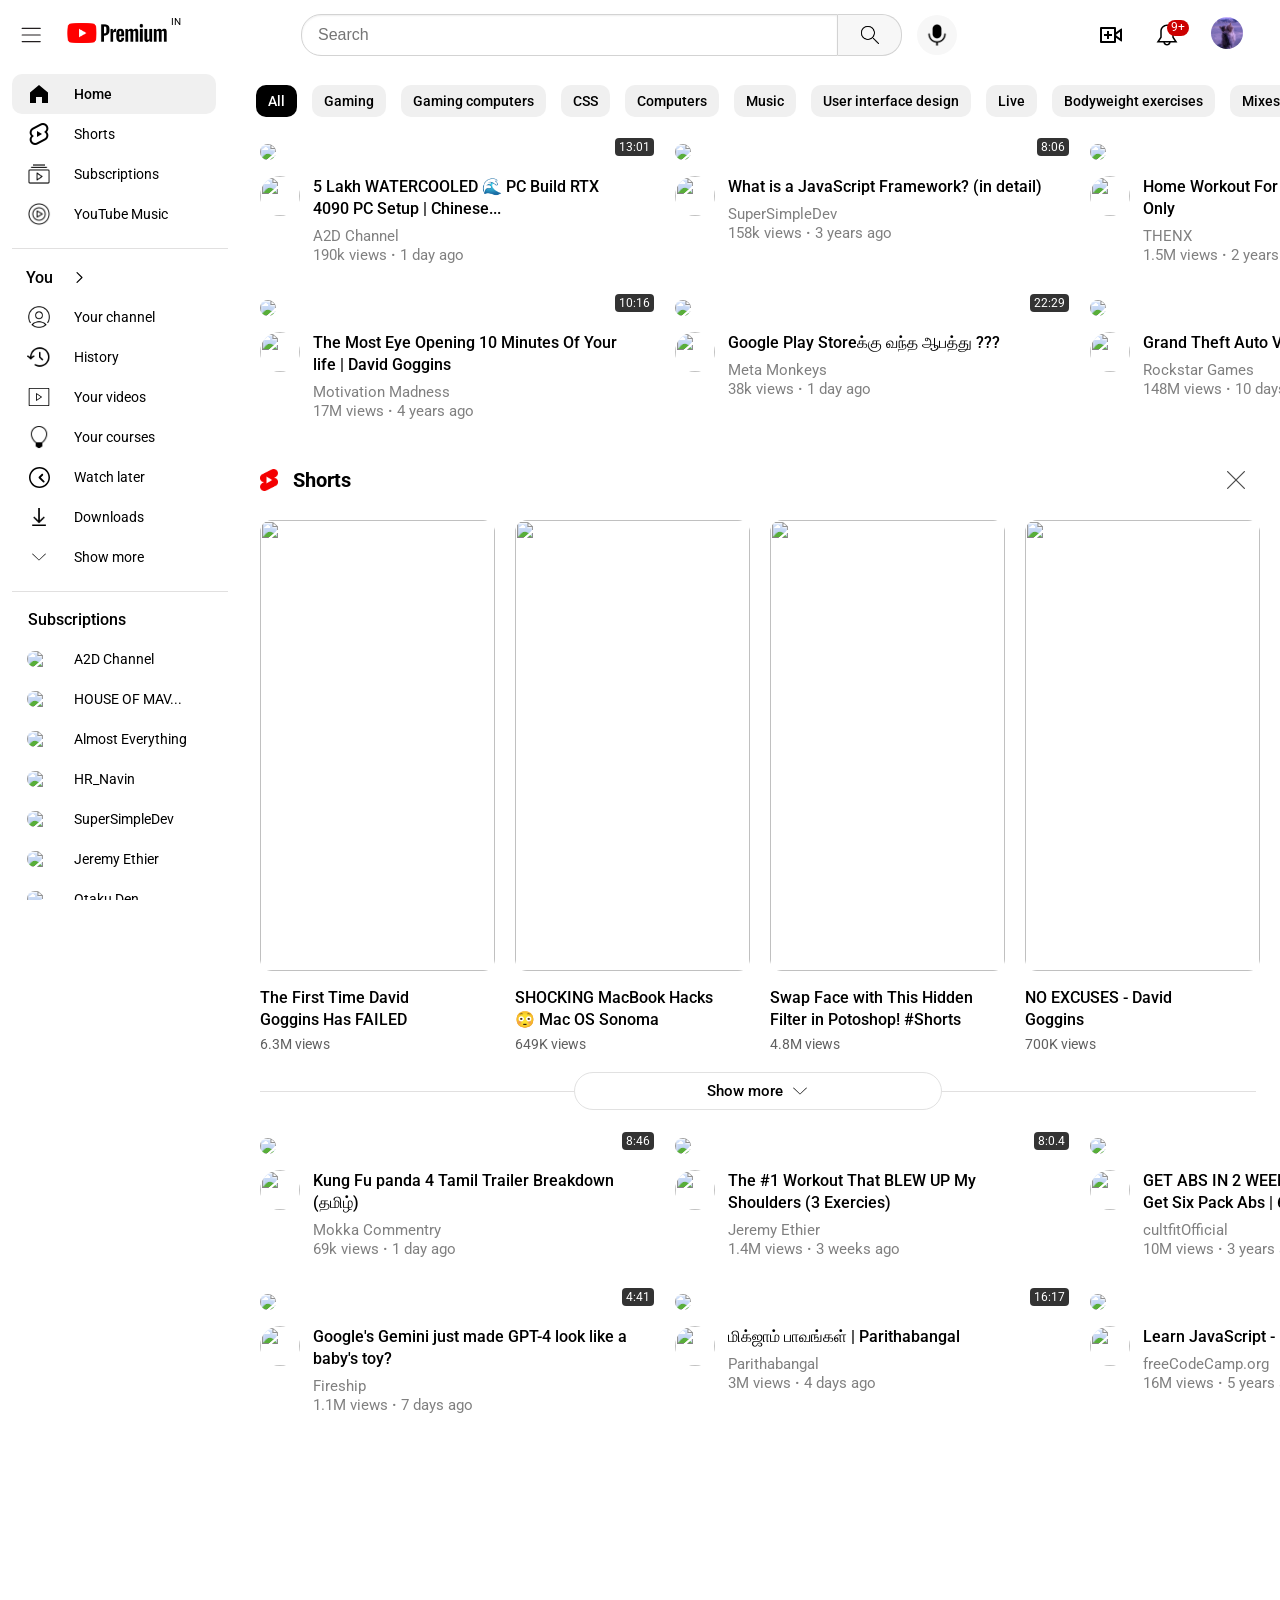
==== YouTube.html @ 4d3ab445 "Add files via upload" ====
<!DOCTYPE html>
<html lang="en">
	<head>
		<meta charset="UTF-8" />
		<meta name="viewport" content="width=device-width, initial-scale=1.0" />
		<title>YouTube clone</title>
		<link rel="preconnect" href="https://fonts.googleapis.com" />
		<link rel="preconnect" href="https://fonts.gstatic.com" crossorigin />
		<link
			href="https://fonts.googleapis.com/css2?family=Roboto:wght@100;400;500;700&display=swap"
			rel="stylesheet"
		/>
		<link rel="stylesheet" href="CSS/Video.css" />
		<link rel="stylesheet" href="CSS/Common.css" />
		<link rel="stylesheet" href="CSS/Header-1.css" />
		<link rel="stylesheet" href="CSS/Header-2.css" />
		<link rel="stylesheet" href="CSS/Sidebar.css" />
		<link rel="stylesheet" href="CSS/Shorts.css" />
	</head>
	<body>
		<!-- Header-1 -->
		<header class="header-1">
			<div class="header-right">
				<div class="menu-icon">
					<img
						style="margin: 0 auto; width: 30px"
						class="menu-icon-img"
						src="Icons/hamburger-menu-5.svg"
					/>
				</div>
				<div class="youtube-logo">
					<img
						style="width: 100px"
						class="youtube-logo-img"
						src="Icons/1280px-YouTube_Premium_logo.svg.png"
					/>
					<div>IN</div>
				</div>
			</div>

			<div class="header-middle">
				<div class="search-box">
					<input type="text" placeholder="Search" />
					<img
						style="width: 22px"
						class="search-icon-img-focus"
						src="Icons/icons8-search-48.png"
					/>
				</div>
				<button class="search-icon">
					<img
						style="width: 26px"
						class="search-icon-img"
						src="Icons/icons8-search-48.png"
					/>
					<div class="tooltip">Search</div>
				</button>
				<div class="voice-search-icon">
					<img
						style="width: 22px"
						class="voice-search-icon-img"
						src="Icons/voice-search-icon-2.png"
					/>
					<div class="tooltip">Search with your voice</div>
				</div>
			</div>

			<div class="left-header">
				<div class="upload-icon">
					<img class="upload-icon-img" src="Icons/video-add-line.svg" />
					<div style="bottom: -40px" class="tooltip">Create</div>
				</div>
				<div style="position: relative" class="notification-icon">
					<img
						style="width: 24px"
						class="notification-icon-img"
						src="Icons/notification-30.svg"
					/>
					<div class="notification-num">9+</div>
					<div class="tooltip">Notifications</div>
				</div>
				<div class="user-profile">
					<img
						style="
							width: 32px;
							margin-right: 25px;
							margin-left: 8px;
							border-radius: 20px;
						"
						class="user-profile-img"
						src="Profile pics/Cat.jpg"
					/>
				</div>
			</div>
		</header>

		<!-- Header-2 -->
		<header class="header-2">
			<div id="all">All</div>
			<div>Gaming</div>
			<div>Gaming computers</div>
			<div>CSS</div>
			<div>Computers</div>
			<div>Music</div>
			<div>User interface design</div>
			<div>Live</div>
			<div>Bodyweight exercises</div>
			<div>Mixes</div>
			<div>Machine Learning</div>
			<div>Trailers</div>
			<div>Rockstar Games</div>
			<div>AI</div>
			<div>Mobile Phones</div>
			<div>Tamil Cinema</div>
			<div>News</div>
			<div>Anime</div>
			<div>Recently uploaded</div>
			<div>Watched</div>
			<div>New to you</div>
		</header>

		<!-- Side bar -->
		<nav class="sidebar">
			<div class="sidebar-top">
				<div class="icon" id="home">
					<div class="icon-img-div">
						<img style="width: 24px" class="icon-img" src="Icons/s-home.svg" />
					</div>
					<p class="icon-text">Home</p>
					<div class="tooltip">Home</div>
				</div>

				<div class="icon">
					<div class="icon-img-div">
						<img
							style="width: 24px"
							class="icon-img"
							src="Icons/icons8-youtube-shorts-24.png"
						/>
					</div>
					<p class="icon-text">Shorts</p>
					<div class="tooltip">Shorts</div>
				</div>

				<div class="icon">
					<div class="icon-img-div">
						<img
							style="width: 24px"
							class="icon-img"
							src="Icons//menu_youtube_subscription_icon_197393.png"
						/>
					</div>
					<p class="icon-text">Subscriptions</p>
					<div class="tooltip">Subscriptions</div>
				</div>

				<div class="icon">
					<div class="icon-img-div">
						<img
							style="width: 24px"
							class="icon-img"
							src="Icons/icons8-youtube-music-50.png"
						/>
					</div>
					<p class="icon-text">YouTube Music</p>
					<div class="tooltip">YouTube Music</div>
				</div>
			</div>

			<div style="border-bottom: 1px solid rgb(225, 224, 224)"></div>

			<div class="sidebar-you">
				<div class="icon">
					<div class="icon-img-div">
						<p style="font-size: 16px; font-weight: 500">You</p>
					</div>
					<img style="width: 11px" src="Icons/right-arrow-9.svg" />
					<div class="tooltip">You</div>
				</div>

				<div class="icon">
					<div class="icon-img-div">
						<img
							style="width: 22px"
							class="icon-img"
							src="Icons/icons8-person-64.png"
						/>
					</div>
					<p class="icon-text">Your channel</p>
					<div class="tooltip">Your channel</div>
				</div>

				<div class="icon">
					<div class="icon-img-div">
						<img
							style="width: 24px"
							class="icon-img"
							src="Icons/icons8-history-32.png"
						/>
					</div>
					<p class="icon-text">History</p>
					<div class="tooltip">History</div>
				</div>

				<div class="icon">
					<div class="icon-img-div">
						<img
							style="width: 24px"
							class="icon-img"
							src="Icons/video-259.svg"
						/>
					</div>
					<p class="icon-text">Your videos</p>
					<div class="tooltip">Your videos</div>
				</div>

				<div class="icon">
					<div class="icon-img-div">
						<img
							style="width: 24px"
							class="icon-img"
							src="Icons/icons8-bulb-50.png"
						/>
					</div>
					<p class="icon-text">Your courses</p>
					<div class="tooltip">Your courses</div>
				</div>

				<div class="icon">
					<div class="icon-img-div">
						<img
							style="width: 21px"
							class="icon-img"
							src="Icons/watch-later-1.svg"
						/>
					</div>
					<p class="icon-text">Watch later</p>
					<div class="tooltip">Watch later</div>
				</div>

				<div class="icon">
					<div class="icon-img-div">
						<img
							style="width: 24px"
							class="icon-img"
							src="Icons/icons8-download-32.png"
						/>
					</div>
					<p class="icon-text">Downloads</p>
					<div class="tooltip">Downloads</div>
				</div>

				<div class="icon">
					<div class="icon-img-div">
						<img
							style="width: 18px"
							class="icon-img"
							src="Icons/down-arrow-5.svg"
						/>
					</div>
					<p class="icon-text">Show more</p>
					<div class="tooltip">Show more</div>
				</div>
			</div>

			<div style="border-bottom: 1px solid rgb(225, 224, 224)"></div>

			<div class="sidebar-subscriptions">
				<div class="Subscriptions-text">Subscriptions</div>
				<div class="icon">
					<div class="icon-img-div">
						<img
							style="width: 24px; border-radius: 12px"
							class="icon-img"
							src="https://yt3.ggpht.com/ytc/AIf8zZRqP8OhIubpWPHtNoV_q_3jOPF_j57EmsZonz_A=s68-c-k-c0x00ffffff-no-rj"
						/>
					</div>
					<p class="icon-text">A2D Channel</p>
					<div class="tooltip">A2D Channel</div>
				</div>

				<div class="icon">
					<div class="icon-img-div">
						<img
							style="width: 24px; border-radius: 12px"
							class="icon-img"
							src="https://yt3.ggpht.com/qZ6E1WupM_Kzory2I8WVG6aNKDAg2Je7HwdRiSBH59Qh7naGv6nnYKNHgboRIaHgMv1T9s95=s88-c-k-c0x00ffffff-no-rj"
						/>
					</div>
					<p class="icon-text">HOUSE OF MAV...</p>
					<div class="tooltip">HOUSE OF MAVRICK</div>
				</div>

				<div class="icon">
					<div class="icon-img-div">
						<img
							style="width: 24px; border-radius: 12px"
							class="icon-img"
							src="https://yt3.ggpht.com/ytc/AIf8zZRON6Ftjy2pWP-z60XjkWf93lu_wZt1nqb_emhb=s88-c-k-c0x00ffffff-no-rj"
						/>
					</div>
					<p class="icon-text">Almost Everything</p>
					<div class="tooltip">Almost Everything</div>
				</div>

				<div class="icon">
					<div class="icon-img-div">
						<img
							style="width: 24px; border-radius: 12px"
							class="icon-img"
							src="https://yt3.ggpht.com/s2-ytWDMQdBmZHLX88xBVdbNg9OS9RJxmpvnhTizxbiLAhu7cKdoo8a_oyhVZdTUs7p-kcWTDFw=s88-c-k-c0x00ffffff-no-rj"
						/>
					</div>
					<p class="icon-text">HR_Navin</p>
					<div class="tooltip">HR_Navin</div>
				</div>

				<div class="icon">
					<div class="icon-img-div">
						<img
							style="width: 24px; border-radius: 12px"
							class="icon-img"
							src="https://yt3.ggpht.com/ytc/AIf8zZSoN0PkqajCSfsSJT8C0zd9kgJ5zI-JR_K7BOJ3=s68-c-k-c0x00ffffff-no-rj"
						/>
					</div>
					<p class="icon-text">SuperSimpleDev</p>
					<div class="tooltip">SuperSimpleDev</div>
				</div>

				<div class="icon">
					<div class="icon-img-div">
						<img
							style="width: 24px; border-radius: 12px"
							class="icon-img"
							src="https://yt3.ggpht.com/ytc/AIf8zZSYZm1hFxUl7H1gYa67XRB2C-SclRLhALlq4BtpIg=s68-c-k-c0x00ffffff-no-rj"
						/>
					</div>
					<p class="icon-text">Jeremy Ethier</p>
					<div class="tooltip">Jeremy Ethier</div>
				</div>

				<div class="icon">
					<div class="icon-img-div">
						<img
							style="width: 24px; border-radius: 12px"
							class="icon-img"
							src="https://yt3.ggpht.com/ytc/AIf8zZR3U_kBnTsq2jRfkeevBxrXUVLIi0QT4cTZbKFasw=s88-c-k-c0x00ffffff-no-rj"
						/>
					</div>
					<p class="icon-text">Otaku Den</p>
					<div class="tooltip">Otaku Den</div>
				</div>

				<div class="icon">
					<div class="icon-img-div">
						<img
							style="width: 18px"
							class="icon-img"
							src="Icons/down-arrow-5.svg"
						/>
					</div>
					<p class="icon-text">Show 16 more</p>
					<div class="tooltip">Show 16 more</div>
				</div>
			</div>

			<div style="border-bottom: 1px solid rgb(225, 224, 224)"></div>

			<div class="sidebar-explore">
				<div class="explore-text">Explore</div>
				<div class="icon">
					<div class="icon-img-div">
						<img
							style="width: 24px"
							class="icon-img"
							src="Icons/icons8-trending-32.png"
						/>
					</div>
					<p class="icon-text">Trending</p>
					<div class="tooltip">Trending</div>
				</div>

				<div class="icon">
					<div class="icon-img-div">
						<img
							style="width: 22px"
							class="icon-img"
							src="Icons/shopping-133.svg"
						/>
					</div>
					<p class="icon-text">Shopping</p>
					<div class="tooltip">Shopping</div>
				</div>

				<div class="icon">
					<div class="icon-img-div">
						<img
							style="width: 24px"
							class="icon-img"
							src="Icons/icons8-song-64.png"
						/>
					</div>
					<p class="icon-text">Music</p>
					<div class="tooltip">Music</div>
				</div>

				<div class="icon">
					<div class="icon-img-div">
						<img
							style="width: 22px"
							class="icon-img"
							src="Icons/icons8-movie-50.png"
						/>
					</div>
					<p class="icon-text">Movies</p>
					<div class="tooltip">Movies</div>
				</div>

				<div class="icon">
					<div class="icon-img-div">
						<img style="width: 24px" class="icon-img" src="Icons/live-17.svg" />
					</div>
					<p class="icon-text">Live</p>
					<div class="tooltip">Live</div>
				</div>

				<div class="icon">
					<div class="icon-img-div">
						<img
							style="width: 24px"
							class="icon-img"
							src="Icons/youtube-gamepad.png"
						/>
					</div>
					<p class="icon-text">Gaming</p>
					<div class="tooltip">Gaming</div>
				</div>

				<div class="icon">
					<div class="icon-img-div">
						<img
							style="width: 24px"
							class="icon-img"
							src="Icons/icons8-news-32.png"
						/>
					</div>
					<p class="icon-text">News</p>
					<div class="tooltip">News</div>
				</div>

				<div class="icon">
					<div class="icon-img-div">
						<img
							style="width: 22px"
							class="icon-img"
							src="Icons/icons8-trophy-48.png"
						/>
					</div>
					<p class="icon-text">Sports</p>
					<div class="tooltip">Sports</div>
				</div>

				<div class="icon">
					<div class="icon-img-div">
						<img
							style="width: 24px"
							class="icon-img"
							src="Icons/icons8-bulb-50.png"
						/>
					</div>
					<p class="icon-text">Learning</p>
					<div class="tooltip">Learning</div>
				</div>

				<div class="icon">
					<div class="icon-img-div">
						<img
							style="width: 22px"
							class="icon-img"
							src="Icons/icons8-cloakroom-64.png"
						/>
					</div>
					<p class="icon-text">Fashion $ Beauty</p>
					<div class="tooltip">Fashion $ Beauty</div>
				</div>

				<div class="icon">
					<div class="icon-img-div">
						<img
							style="width: 24px"
							class="icon-img"
							src="Icons/podcast-16.svg"
						/>
					</div>
					<p class="icon-text">Podcasts</p>
					<div class="tooltip">Podcasts</div>
				</div>

				<div class="icon">
					<div class="icon-img-div">
						<img
							style="width: 22px"
							class="icon-img"
							src="Icons/icons8-board-game-32.png"
						/>
					</div>
					<p class="icon-text">Playables</p>
					<div class="tooltip">Playables</div>
				</div>
			</div>

			<div style="border-bottom: 1px solid rgb(225, 224, 224)"></div>

			<div class="sidebar-more-from-youtube">
				<div class="more-from-youtube-text">More from YouTube</div>
				<div class="icon">
					<div class="icon-img-div">
						<img
							style="width: 27px"
							class="icon-img"
							src="Icons/icons8-youtube-studio-48.png"
						/>
					</div>
					<p class="icon-text">YouTube Studio</p>
					<div class="tooltip">YouTube Studio</div>
				</div>

				<div class="icon">
					<div class="icon-img-div">
						<img
							style="width: 23px"
							class="icon-img"
							src="Icons/Youtube_Music_icon.svg.png"
						/>
					</div>
					<p class="icon-text">YouTube Music</p>
					<div class="tooltip">YouTube Music</div>
				</div>

				<div class="icon">
					<div class="icon-img-div">
						<img
							style="width: 30px"
							class="icon-img"
							src="Icons/youtube-kids.png"
						/>
					</div>
					<p class="icon-text">YouTube Kids</p>
					<div class="tooltip">YouTube Kids</div>
				</div>
			</div>

			<div style="border-bottom: 1px solid rgb(225, 224, 224)"></div>

			<div style="margin-top: 12px" class="sidebar-bottom">
				<div class="icon">
					<div class="icon-img-div">
						<img
							style="width: 22px"
							class="icon-img"
							src="Icons/settings-85.svg"
						/>
					</div>
					<p class="icon-text">Settings</p>
					<div class="tooltip">Settings</div>
				</div>

				<div class="icon">
					<div class="icon-img-div">
						<img
							style="width: 24px"
							class="icon-img"
							src="Icons/flag-flag.svg"
						/>
					</div>
					<p class="icon-text">Report history</p>
					<div class="tooltip">Report history</div>
				</div>

				<div class="icon">
					<div class="icon-img-div">
						<img
							style="width: 24px"
							class="icon-img"
							src="Icons/question-mark-12.svg"
						/>
					</div>
					<p class="icon-text">Help</p>
					<div class="tooltip">Help</div>
				</div>

				<div class="icon">
					<div class="icon-img-div">
						<img
							style="width: 24px"
							class="icon-img"
							src="Icons/feedback.png"
						/>
					</div>
					<p class="icon-text">Send feedback</p>
					<div class="tooltip">Send feedback</div>
				</div>
			</div>

			<div style="border-bottom: 1px solid rgb(225, 224, 224)"></div>

			<div class="sidebar-copyright">
				<div class="sidebar-copyright-text">
					<div class="sidebar-copyright-text-column">
						<div class="sidebar-copyright-text-row">
							<a href="">About</a>
							<a href="">Press</a>
							<a href="">Copyright</a>
						</div>

						<div class="sidebar-copyright-text-row">
							<a href="">Contact us</a>
							<a href="">Creators</a>
						</div>

						<div class="sidebar-copyright-text-row">
							<a href="">Advertise</a>
							<a href="">Developers</a>
						</div>
					</div>

					<div class="sidebar-copyright-text-column">
						<div class="sidebar-copyright-text-row">
							<a href="">Terms</a>
							<a href="">Privacy</a>
							<a href="">Policy & Safety</a>
						</div>

						<div class="sidebar-copyright-text-row">
							<a href="">How YouTube works</a>
						</div>

						<div class="sidebar-copyright-text-row">
							<a href="">Test new features</a>
						</div>
					</div>

					<div class="sidebar-copyright-text-column">
						<p>&copy; 2023 Google LLC</p>
					</div>
				</div>
			</div>
		</nav>

		<!-- Videos-1 -->
		<div class="video-grid">
			<!-- Video-1  -->
			<div class="video-preview">
				<div class="thumbnail-img-div">
					<a href="https://youtu.be/0P9VX7tGdUU?si=7bpb1cHvwc8VDxvK"
						><img
							class="thumbnail"
							src="https://i.ytimg.com/vi/0P9VX7tGdUU/hq720.jpg?sqp=-oaymwEcCNAFEJQDSFXyq4qpAw4IARUAAIhCGAFwAcABBg==&rs=AOn4CLAHoj0z2TtiRem755l18yYxl5Xh3Q"
					/></a>
					<div>13:01</div>
				</div>
				<a href="https://youtu.be/0P9VX7tGdUU?si=7bpb1cHvwc8VDxvK">
					<div class="video-preview-bottom-div">
						<div class="channel-profile" style="position: relative">
							<img
								src="https://yt3.ggpht.com/ytc/AIf8zZRqP8OhIubpWPHtNoV_q_3jOPF_j57EmsZonz_A=s68-c-k-c0x00ffffff-no-rj"
							/>
							<div class="tooltip">A2D Channel</div>
						</div>
						<div class="text-div">
							<div class="video-title">
								<p>
									5 Lakh WATERCOOLED 🌊 PC Build RTX 4090 PC Setup | Chinese...
								</p>
								<div class="tooltip">
									5 Lakh WATERCOOLED 🌊 PC Build - RTX 4090 PC Setup | Chinese
									Waterblock PC Custom Loop Setup
								</div>
							</div>
							<div class="channel-name">
								<p>A2D Channel</p>
								<div class="tooltip">A2D Channel</div>
							</div>
							<p class="video-status">
								190k views <strong>&#183;</strong> 1 day ago
							</p>
						</div>
						<img class="three-dot" src="Icons/three-dot-icon-5.png" />
					</div>
				</a>
			</div>

			<!-- Video-2  -->
			<div class="video-preview">
				<div class="thumbnail-img-div">
					<a href="https://youtu.be/Ka77djMkSwg?si=5yxzBQfwzxlk0unG"
						><img
							class="thumbnail"
							src="https://i.ytimg.com/vi/Ka77djMkSwg/hq720.jpg?sqp=-oaymwEcCNAFEJQDSFXyq4qpAw4IARUAAIhCGAFwAcABBg==&rs=AOn4CLCDv7tEijmYmsRAfO_z-_eWjftZng"
					/></a>
					<div>8:06</div>
				</div>
				<a href="https://youtu.be/Ka77djMkSwg?si=5yxzBQfwzxlk0unG">
					<div class="video-preview-bottom-div">
						<div class="channel-profile">
							<img
								src="https://yt3.ggpht.com/ytc/AIf8zZSoN0PkqajCSfsSJT8C0zd9kgJ5zI-JR_K7BOJ3=s68-c-k-c0x00ffffff-no-rj"
							/>
							<div class="tooltip">SuperSimpleDev</div>
						</div>
						<div class="text-div">
							<div class="video-title">
								<p>What is a JavaScript Framework? (in detail)</p>
								<div class="tooltip">
									What is a JavaScript Framework? (in detail)
								</div>
							</div>
							<div class="channel-name">
								<p>SuperSimpleDev</p>
								<div class="tooltip" style="top: -15px">SuperSimpleDev</div>
							</div>
							<p class="video-status">
								158k views <strong>&#183;</strong> 3 years ago
							</p>
						</div>
						<img class="three-dot" src="Icons/three-dot-icon-5.png" />
					</div>
				</a>
			</div>

			<!-- Video-3  -->
			<div class="video-preview">
				<div class="thumbnail-img-div">
					<a href="https://youtu.be/2fCKd-BQOhw?si=fVycgSoQ3C-__3Y2"
						><img
							class="thumbnail"
							src="https://i.ytimg.com/vi/2fCKd-BQOhw/hq720.jpg?sqp=-oaymwEcCNAFEJQDSFXyq4qpAw4IARUAAIhCGAFwAcABBg==&rs=AOn4CLAdi_NwHxNA_1LS9HVp8swvZBgCeA"
					/></a>
					<div>11:28</div>
				</div>
				<a href="https://youtu.be/2fCKd-BQOhw?si=fVycgSoQ3C-__3Y2">
					<div class="video-preview-bottom-div">
						<div class="channel-profile">
							<img
								src="https://yt3.ggpht.com/ytc/AIf8zZSsLNC7a8ybN9ZxKHGE5s_Azmt3Ldr7IpsYov_XVA=s68-c-k-c0x00ffffff-no-rj"
							/>
							<div class="tooltip">THENX</div>
						</div>
						<div class="text-div">
							<div class="video-title">
								<p>Home Workout For beginners | Dumbbells Only</p>
								<div class="tooltip">
									Home Workout For beginners | Dumbbells Only
								</div>
							</div>
							<div class="channel-name">
								<p>THENX</p>
								<div class="tooltip">THENX</div>
							</div>
							<p class="video-status">
								1.5M views <strong>&#183;</strong> 2 years ago
							</p>
						</div>
						<img class="three-dot" src="Icons/three-dot-icon-5.png" />
					</div>
				</a>
			</div>

			<!-- Video-4  -->
			<div class="video-preview">
				<div class="thumbnail-img-div">
					<a href="https://youtu.be/TLKxdTmk-zc?si=IikUoZbi0YA9Dpri"
						><img
							class="thumbnail"
							src="https://i.ytimg.com/vi/TLKxdTmk-zc/hq720.jpg?sqp=-oaymwEcCNAFEJQDSFXyq4qpAw4IARUAAIhCGAFwAcABBg==&rs=AOn4CLB4kY1SnQP6H8ZihEkQ7I4rDn3QDA"
					/></a>
					<div>10:16</div>
				</div>
				<a href="https://youtu.be/TLKxdTmk-zc?si=IikUoZbi0YA9Dpri">
					<div class="video-preview-bottom-div">
						<div class="channel-profile">
							<img
								src="https://yt3.ggpht.com/ytc/AIf8zZQuHHaBeZLguNLCWri0f7OcERmAL5G2fmYbVaOqPQ=s68-c-k-c0x00ffffff-no-rj"
							/>
							<div class="tooltip">Motivation Madness</div>
						</div>
						<div class="text-div">
							<div class="video-title">
								<p>
									The Most Eye Opening 10 Minutes Of Your life | David Goggins
								</p>
								<div class="tooltip">
									The Most Eye Opening 10 Minutes Of Your life | David Goggins
								</div>
							</div>
							<div class="channel-name">
								<p>Motivation Madness</p>
								<div class="tooltip">Motivation Madness</div>
							</div>
							<p class="video-status">
								17M views <strong>&#183;</strong> 4 years ago
							</p>
						</div>
						<img class="three-dot" src="Icons/three-dot-icon-5.png" />
					</div>
				</a>
			</div>

			<!-- Video-5  -->
			<div class="video-preview">
				<div class="thumbnail-img-div">
					<a href="https://youtu.be/YiIsJtIKoR8?si=2jBd4Vz-1N4RIDzS"
						><img
							class="thumbnail"
							src="https://i.ytimg.com/vi/YiIsJtIKoR8/hq720.jpg?sqp=-oaymwEcCNAFEJQDSFXyq4qpAw4IARUAAIhCGAFwAcABBg==&rs=AOn4CLDiuTcVqqqicvc3wUX8ijMtsjltpA"
					/></a>
					<div>22:29</div>
				</div>
				<a href="https://youtu.be/YiIsJtIKoR8?si=2jBd4Vz-1N4RIDzS">
					<div class="video-preview-bottom-div">
						<div class="channel-profile">
							<img
								src="https://yt3.ggpht.com/5aQeV9pcJlfuASu7QqoyQm0pwKJak-o4XJOSzTYRp9GqpWsHw6FQQhVnB9XIK5rERo3X_pn8=s68-c-k-c0x00ffffff-no-rj"
							/>
							<div class="tooltip">Meta Monkeys</div>
						</div>
						<div class="text-div">
							<div class="video-title">
								<p>Google Play Storeக்கு வந்த ஆபத்து ???</p>
								<div class="tooltip">Google Play Storeக்கு வந்த ஆபத்து ???</div>
							</div>
							<div class="channel-name">
								<p>Meta Monkeys</p>
								<div class="tooltip" style="top: -15px">Meta Monkeys</div>
							</div>
							<p class="video-status">
								38k views <strong>&#183;</strong> 1 day ago
							</p>
						</div>
						<img class="three-dot" src="Icons/three-dot-icon-5.png" />
					</div>
				</a>
			</div>

			<!-- video-6 -->
			<div class="video-preview">
				<div class="thumbnail-img-div">
					<a href="https://youtu.be/QdBZY2fkU-0?si=IkvE0z1NaVZSCmJc"
						><img
							class="thumbnail"
							src="https://i.ytimg.com/vi/QdBZY2fkU-0/hq720.jpg?sqp=-oaymwEcCNAFEJQDSFXyq4qpAw4IARUAAIhCGAFwAcABBg==&rs=AOn4CLBsUIlbe3vsIz8Q1dMp4Jd7EzlHWg"
					/></a>
					<div>1:31</div>
				</div>
				<a href="https://youtu.be/QdBZY2fkU-0?si=IkvE0z1NaVZSCmJc">
					<div class="video-preview-bottom-div">
						<div class="channel-profile">
							<img
								src="https://yt3.ggpht.com/r7mISTzNbcLem_plduc_SKMh9KUiP8CWnuhS7H4-CCErF4juXxkrK-5_4LOIMeYl-lXAXMUG=s68-c-k-c0x00ffffff-no-rj"
							/>
							<div class="tooltip">Rockstar Games</div>
						</div>
						<div class="text-div">
							<div class="video-title">
								<p>Grand Theft Auto VI trailer 1</p>
								<div class="tooltip">Grand Theft Auto VI trailer 1</div>
							</div>
							<div class="channel-name">
								<p>Rockstar Games</p>
								<div class="tooltip" style="top: -15px">Rockstar Games</div>
							</div>
							<p class="video-status">
								148M views <strong>&#183;</strong> 10 days ago
							</p>
						</div>
						<img class="three-dot" src="Icons/three-dot-icon-5.png" />
					</div>
				</a>
			</div>
		</div>

		<!-- Shorts -->
		<div class="shorts-grid">
			<div class="shorts-top">
				<div class="shorts-top-left">
					<img style="width: 18px" src="Icons/Youtube_shorts_icon.svg.png" />
					<p>Shorts</p>
				</div>
				<div class="shorts-top-right">
					<img style="width: 18px; opacity: 0.7" src="Icons/x-22.svg" />
					<div class="tooltip">Not Interested</div>
				</div>
			</div>

			<div class="shorts-middle">
				<!-- Shorts-1 -->
				<div class="shorts-preview">
					<div class="shorts-thumbnail">
						<a
							href="https://youtube.com/shorts/DBUK71JPkrQ?si=6S3jSEYq8JLxEO0L"
						>
							<img
								src="https://i.ytimg.com/vi/DBUK71JPkrQ/hq720.jpg?sqp=-oaymwEdCJUDENAFSFXyq4qpAw8IARUAAIhCcAHAAQbQAQE=&rs=AOn4CLCfWD9j_ZWfeOvU0Vd9PDuG5ZKUTw"
							/>
						</a>
					</div>
					<a href="https://youtube.com/shorts/DBUK71JPkrQ?si=6S3jSEYq8JLxEO0L">
						<div class="shorts-preview-bottom-div">
							<div class="shorts-title">
								<p>The First Time David Goggins Has FAILED</p>
								<div class="tooltip">
									The First Time David Goggins Has FAILED
								</div>
								<img class="three-dot" src="Icons/three-dot-icon-5.png" />
							</div>
							<p class="shorts-status">6.3M views</p>
						</div>
					</a>
				</div>

				<!-- Shorts-2 -->
				<div class="shorts-preview">
					<div class="shorts-thumbnail">
						<a
							href="https://youtube.com/shorts/oq8FaqHPFFE?si=ZFr2sn17gifX5wvP"
						>
							<img
								src="https://i.ytimg.com/vi/oq8FaqHPFFE/oar2.jpg?sqp=-oaymwEdCJUDENAFSFWQAgHyq4qpAwwIARUAAIhCcAHAAQY=&rs=AOn4CLDSjBaDnEGUG2wlB7STEGdfGYjLAQ"
							/>
						</a>
					</div>
					<a href="https://youtube.com/shorts/oq8FaqHPFFE?si=ZFr2sn17gifX5wvP">
						<div class="shorts-preview-bottom-div">
							<div class="shorts-title">
								<p>SHOCKING MacBook Hacks 😳 Mac OS Sonoma</p>
								<div class="tooltip">
									SHOCKING MacBook Hacks 😳 Mac OS Sonoma
								</div>
								<img class="three-dot" src="Icons/three-dot-icon-5.png" />
							</div>
							<p class="shorts-status">649K views</p>
						</div>
					</a>
				</div>

				<!-- Shorts-3 -->
				<div class="shorts-preview">
					<div class="shorts-thumbnail">
						<a
							href="https://youtube.com/shorts/ROYjOqUGo9A?si=QZ_UnXl02JNUGmNa"
						>
							<img
								src="https://i.ytimg.com/vi/ROYjOqUGo9A/oar2.jpg?sqp=-oaymwEdCJUDENAFSFWQAgHyq4qpAwwIARUAAIhCcAHAAQY=&rs=AOn4CLDZuTrkqn8FZ2016_aBvNT2ZFECmQ"
							/>
						</a>
					</div>
					<a href="https://youtube.com/shorts/ROYjOqUGo9A?si=QZ_UnXl02JNUGmNa">
						<div class="shorts-preview-bottom-div">
							<div class="shorts-title">
								<p>Swap Face with This Hidden Filter in Potoshop! #Shorts</p>
								<div class="tooltip">
									Swap Face with This Hidden Filter in Potoshop! #Shorts
								</div>
								<img class="three-dot" src="Icons/three-dot-icon-5.png" />
							</div>
							<p class="shorts-status">4.8M views</p>
						</div>
					</a>
				</div>

				<!-- Shorts-4 -->
				<div class="shorts-preview">
					<div class="shorts-thumbnail">
						<a
							href="https://youtube.com/shorts/CDYpmVrjHFw?si=Brnh41K9GBhl9vtU"
						>
							<img
								src="https://i.ytimg.com/vi/CDYpmVrjHFw/oar2.jpg?sqp=-oaymwEdCJUDENAFSFWQAgHyq4qpAwwIARUAAIhCcAHAAQY=&rs=AOn4CLCuLUzPDSzghaeVNlw6XUJjea-lvQ"
							/>
						</a>
					</div>
					<a href="https://youtube.com/shorts/CDYpmVrjHFw?si=Brnh41K9GBhl9vtU">
						<div class="shorts-preview-bottom-div">
							<div class="shorts-title">
								<p>NO EXCUSES - David Goggins</p>
								<div class="tooltip">NO EXCUSES - David Goggins</div>
								<img class="three-dot" src="Icons/three-dot-icon-5.png" />
							</div>
							<p class="shorts-status">700K views</p>
						</div>
					</a>
				</div>

				<!-- Shorts-5 -->
				<div class="shorts-preview">
					<div class="shorts-thumbnail">
						<a
							href="https://youtube.com/shorts/niBxdiapcIw?si=KjvS9AovuhH4JlGO"
						>
							<img
								src="https://i.ytimg.com/vi/niBxdiapcIw/oar2.jpg?sqp=-oaymwEdCJUDENAFSFWQAgHyq4qpAwwIARUAAIhCcAHAAQY=&rs=AOn4CLCll9nQh8ZdqQLMSQa1s5AXSQhfPA"
							/>
						</a>
					</div>
					<a href="https://youtube.com/shorts/niBxdiapcIw?si=KjvS9AovuhH4JlGO">
						<div class="shorts-preview-bottom-div">
							<div class="shorts-title">
								<p>How fast does my Asus ROG Strix G15 #shorts #viral...</p>
								<div class="tooltip" style="right: 0">
									How fast does my Asus ROG Strix G15 #shorts #viral #ytshorts
									#asus #asusrog
								</div>
								<img class="three-dot" src="Icons/three-dot-icon-5.png" />
							</div>
							<p class="shorts-status">4.6M views</p>
						</div>
					</a>
				</div>
			</div>

			<div class="shorts-bottom">
				<div
					class="shorts-bottom-left"
					style="border-bottom: 1px solid rgb(225, 224, 224)"
				></div>
				<div class="shorts-bottom-middle">
					<p>Show more</p>
					<img src="Icons/down-arrow-5.svg" alt="" />
				</div>
				<div
					class="shorts-bottom-right"
					style="border-bottom: 1px solid rgb(225, 224, 224)"
				></div>
			</div>
		</div>

		<!-- Videos-2 -->
		<div style="margin-top: 28px" class="video-grid">
			<!-- Video-7 -->
			<div class="video-preview">
				<div class="thumbnail-img-div">
					<a href="https://youtu.be/c9T2Ne10npI?si=cyL3bsE4ni7cQNpc"
						><img
							class="thumbnail"
							src="https://i.ytimg.com/vi/c9T2Ne10npI/hq720.jpg?sqp=-oaymwEcCNAFEJQDSFXyq4qpAw4IARUAAIhCGAFwAcABBg==&rs=AOn4CLB3QlAz1mibL5xXT9T6oqP4PVWTFw"
					/></a>
					<div>8:46</div>
				</div>
				<a href="https://youtu.be/c9T2Ne10npI?si=cyL3bsE4ni7cQNpc">
					<div class="video-preview-bottom-div">
						<div class="channel-profile">
							<img
								src="https://yt3.ggpht.com/e5TOnPobWCCJ4_-TgO7zFntsjc9wLM1rN20ty68ITZs-r6PozjqpohoX8M8rlkOFwxgCJYl6lQ=s68-c-k-c0x00ffffff-no-rj"
							/>
							<div class="tooltip">Mokka Commentry</div>
						</div>
						<div class="text-div">
							<div class="video-title">
								<p>Kung Fu panda 4 Tamil Trailer Breakdown (தமிழ்)</p>
								<div class="tooltip">
									Kung Fu panda 4 Tamil Trailer Breakdown (தமிழ்)
								</div>
							</div>
							<div class="channel-name">
								<p>Mokka Commentry</p>
								<div class="tooltip">Mokka Commentry</div>
							</div>
							<p class="video-status">
								69k views <strong>&#183;</strong> 1 day ago
							</p>
						</div>
						<img class="three-dot" src="Icons/three-dot-icon-5.png" />
					</div>
				</a>
			</div>

			<!-- Video-8 -->
			<div class="video-preview">
				<div class="thumbnail-img-div">
					<a href="https://youtu.be/ufrFCjERMDc?si=B77P0rc4IBFfCiL-"
						><img
							class="thumbnail"
							src="https://i.ytimg.com/vi/ufrFCjERMDc/hq720.jpg?sqp=-oaymwEcCNAFEJQDSFXyq4qpAw4IARUAAIhCGAFwAcABBg==&rs=AOn4CLA6nx1_av2bG4gr7yBK1UtkNrMthQ"
					/></a>
					<div>8:0.4</div>
				</div>
				<a href="https://youtu.be/ufrFCjERMDc?si=B77P0rc4IBFfCiL-">
					<div class="video-preview-bottom-div">
						<div class="channel-profile">
							<img
								src="https://yt3.ggpht.com/ytc/AIf8zZSYZm1hFxUl7H1gYa67XRB2C-SclRLhALlq4BtpIg=s68-c-k-c0x00ffffff-no-rj"
							/>
							<div class="tooltip">Jeremy Ethier</div>
						</div>
						<div class="text-div">
							<div class="video-title">
								<p>The #1 Workout That BLEW UP My Shoulders (3 Exercies)</p>
								<div class="tooltip">
									The #1 Workout That BLEW UP My Shoulders (3 Exercies)
								</div>
							</div>
							<div class="channel-name">
								<p>Jeremy Ethier</p>
								<div class="tooltip">Jeremy Ethier</div>
							</div>
							<p class="video-status">
								1.4M views <strong>&#183;</strong> 3 weeks ago
							</p>
						</div>
						<img class="three-dot" src="Icons/three-dot-icon-5.png" />
					</div>
				</a>
			</div>

			<!-- Video-9 -->
			<div class="video-preview">
				<div class="thumbnail-img-div">
					<a href="https://youtu.be/8D_ItZBvbmk?si=ZY0nPzrXJGr4Ys2O"
						><img
							class="thumbnail"
							src="https://i.ytimg.com/vi/8D_ItZBvbmk/hq720.jpg?sqp=-oaymwEcCNAFEJQDSFXyq4qpAw4IARUAAIhCGAFwAcABBg==&rs=AOn4CLCcF1xlIkz6zAuWnRrj2UGf_zkzZg"
					/></a>
					<div>21:19</div>
				</div>
				<a href="https://youtu.be/8D_ItZBvbmk?si=ZY0nPzrXJGr4Ys2O">
					<div class="video-preview-bottom-div">
						<div class="channel-profile">
							<img
								src="https://yt3.ggpht.com/hU8BRvOY7iVbsesrUuVegLKjBu8FNxsroDpIXx1ErVKzjudKj9U9VtQKHNevwP9PM-RfRTEcwiI=s68-c-k-c0x00ffffff-no-rj"
							/>
							<div class="tooltip">cultfitOfficial</div>
						</div>
						<div class="text-div">
							<div class="video-title">
								<p>
									GET ABS IN 2 WEEKS CHALLENGE | How To Get Six Pack Abs | 6
									Pack...
								</p>
								<div class="tooltip" style="right: 0">
									GET ABS IN 2 WEEKS CHALLENGE | How To Get Six Pack Abs | 6
									Pack Abs Workout | Cult Fit | CureFit
								</div>
							</div>
							<div class="channel-name">
								<p>cultfitOfficial</p>
								<div class="tooltip">cultfitOfficial</div>
							</div>
							<p class="video-status">
								10M views <strong>&#183;</strong> 3 years ago
							</p>
						</div>
						<img class="three-dot" src="Icons/three-dot-icon-5.png" />
					</div>
				</a>
			</div>

			<!-- Video-10 -->
			<div class="video-preview">
				<div class="thumbnail-img-div">
					<a href="https://youtu.be/q5qAVmXSecQ?si=TYhWMkmSDrtgs5rD"
						><img
							class="thumbnail"
							src="https://i.ytimg.com/vi/q5qAVmXSecQ/hq720.jpg?sqp=-oaymwEcCNAFEJQDSFXyq4qpAw4IARUAAIhCGAFwAcABBg==&rs=AOn4CLBoaP4qIgQ1MjCN-iSDOEy7oUL-Vg"
					/></a>
					<div>4:41</div>
				</div>
				<a href="https://youtu.be/q5qAVmXSecQ?si=TYhWMkmSDrtgs5rD">
					<div class="video-preview-bottom-div">
						<div class="channel-profile">
							<img
								src="https://yt3.ggpht.com/ytc/AIf8zZTUVa5AeFd3m5-4fdY2hEaKof3Byp8VruZ0f0FNEA=s68-c-k-c0x00ffffff-no-rj"
							/>
							<div class="tooltip">Fireship</div>
						</div>
						<div class="text-div">
							<div class="video-title">
								<p>Google's Gemini just made GPT-4 look like a baby's toy?</p>
								<div class="tooltip">
									Google's Gemini just made GPT-4 look like a baby's toy?
								</div>
							</div>
							<div class="channel-name">
								<p>Fireship</p>
								<div class="tooltip">Fireship</div>
							</div>
							<p class="video-status">
								1.1M views <strong>&#183;</strong> 7 days ago
							</p>
						</div>
						<img class="three-dot" src="Icons/three-dot-icon-5.png" />
					</div>
				</a>
			</div>

			<!-- Video-11 -->
			<div class="video-preview">
				<div class="thumbnail-img-div">
					<a href="https://youtu.be/V8pwsFrMe4s?si=PBFoB84NEnVFP1uG"
						><img
							class="thumbnail"
							src="https://i.ytimg.com/vi/V8pwsFrMe4s/hq720.jpg?sqp=-oaymwEcCNAFEJQDSFXyq4qpAw4IARUAAIhCGAFwAcABBg==&rs=AOn4CLBPHUeOujlKkJlfQSDIi2nmAzIXxQ"
					/></a>
					<div>16:17</div>
				</div>
				<a href="https://youtu.be/V8pwsFrMe4s?si=PBFoB84NEnVFP1uG">
					<div class="video-preview-bottom-div">
						<div class="channel-profile">
							<img
								src="https://yt3.ggpht.com/Z72n1HBCgory8N9NqnAIFAkJpSQrJ0zFpwax7h2ZGf3w5_CaL5DKOBD2j8m8PltqAlRvvrjXEA=s68-c-k-c0x00ffffff-no-rj"
							/>
							<div class="tooltip">Parithabangal</div>
						</div>
						<div class="text-div">
							<div class="video-title">
								<p>மிக்ஜாம் பாவங்கள் | Parithabangal</p>
								<div class="tooltip">மிக்ஜாம் பாவங்கள் | Parithabangal</div>
							</div>
							<div class="channel-name">
								<p>Parithabangal</p>
								<div class="tooltip" style="top: -15px">Parithabangal</div>
							</div>
							<p class="video-status">
								3M views <strong>&#183;</strong> 4 days ago
							</p>
						</div>
						<img class="three-dot" src="Icons/three-dot-icon-5.png" />
					</div>
				</a>
			</div>

			<!-- Video-12 -->
			<div class="video-preview">
				<div class="thumbnail-img-div">
					<a href="https://youtu.be/PkZNo7MFNFg?si=txm0Xa7vgzJL1zi3"
						><img
							class="thumbnail"
							src="https://i.ytimg.com/vi/PkZNo7MFNFg/hq720.jpg?sqp=-oaymwEcCNAFEJQDSFXyq4qpAw4IARUAAIhCGAFwAcABBg==&rs=AOn4CLApFIl4BE7rM2IGt1VjOWW5456--A"
					/></a>
					<div>3:26:12</div>
				</div>
				<a href="https://youtu.be/PkZNo7MFNFg?si=txm0Xa7vgzJL1zi3">
					<div class="video-preview-bottom-div">
						<div class="channel-profile">
							<img
								src="https://yt3.ggpht.com/ytc/AIf8zZTDkajQxPa4sjDOW-c3er1szXkSAO-H9TiF4-8u_Q=s68-c-k-c0x00ffffff-no-rj"
							/>
							<div class="tooltip">freeCodeCamp.org</div>
						</div>
						<div class="text-div">
							<div class="video-title">
								<p>Learn JavaScript - Full Course for Beginners</p>
								<div class="tooltip">
									Learn JavaScript - Full Course for Beginners
								</div>
							</div>
							<div class="channel-name">
								<p>freeCodeCamp.org</p>
								<div class="tooltip" style="top: -15px">freeCodeCamp.org</div>
							</div>
							<p class="video-status">
								16M views <strong>&#183;</strong> 5 years ago
							</p>
						</div>
						<img class="three-dot" src="Icons/three-dot-icon-5.png" />
					</div>
				</a>
			</div>
		</div>
	</body>
</html>
---- CSS/Video.css ----
.video-grid {
	display: grid;
	grid-template-columns: 1fr 1fr 1fr;
	row-gap: 36px;
	column-gap: 15px;
}

.video-preview {
	width: 400px;
	/* width: 340px; */
	display: flex;
	flex-direction: column;
	row-gap: 12px;
	/* border-top-right-radius: 10px;
	border-top-left-radius: 10px; */
}

.thumbnail {
	width: inherit;
	height: 225px;
	/* height: 190px; */
	object-fit: cover;
	object-position: center;
	border-radius: 11px;
	cursor: pointer;
	transition: border-radius 0.3s;
}
.video-preview:hover .thumbnail{
	border-radius: 0;
}

.video-preview-bottom-div {
	display: flex;
	column-gap: 13px;
	position: relative;
	cursor: pointer;
}

.thumbnail-img-div {
	position: relative;
}
.thumbnail-img-div div {
	background-color: rgba(0, 0, 0, 0.8);
	color: white;
	font-size: 12px;
	padding: 2px 4px;
	border-radius: 4px;
	position: absolute;
	bottom: 8px;
	right: 6px;
}

.channel-profile img {
	width: 40px;
	height: 40px;
	object-fit: cover;
	object-position: center;
	border-radius: 25px;
}

.video-title p {
	color: black;
	font-weight: 500;
	line-height: 22px;
	margin-bottom: 6px;
	cursor: pointer;
	width: 320px;
}

.channel-name p,
.video-status {
	display: inline;
	font-size: 15px;
	color: gray;
	margin-top: 2px;
	cursor: pointer;
}

.video-preview-bottom-div .three-dot {
	position: absolute;
	top: 0;
	right: 0;
	width: 20px;
	opacity: 0;
}
.video-preview-bottom-div:hover .three-dot {
	opacity: 1;
}

/* Title and Channel Profile Tooltip */
.channel-profile .tooltip,
.video-title .tooltip {
	position: absolute;
	padding: 5px 6px;
	color: rgb(220, 220, 220);
	background-color: rgba(0, 0, 0, 0.9);
	font-size: 11px;
	text-wrap: nowrap;
	border: 1px outset rgb(179, 179, 179);
	opacity: 0;
	transition: opacity 0.15s;
	pointer-events: none;
	z-index: 5;
}
.channel-profile img:hover + .tooltip,
.video-title p:hover + .tooltip {
	opacity: 1;
	transition-delay: 0.6s;
}

/* Channel Name Tooltip */
.channel-name .tooltip {
	color: white;
	position: absolute;
	top: 0;
	padding: 10px;
	font-size: 12px;
	background-color: rgba(60, 60, 60, 0.8);
	border-radius: 4px;
	opacity: 0;
	transition: opacity 0.3s;
	pointer-events: none;
	text-wrap: nowrap;
}

.channel-name p:hover + .tooltip {
	opacity: 1;
}

/* Active effect on whole video preview */
/* .video-preview:active {
	background-color: rgba(196, 196, 196, 0.2);
	border: 1px solid lightgray;
	border-radius: 4px;
	padding: 5px;
}
.video-preview:active .thumbnail {
	border-radius: 0;
} */
---- CSS/Common.css ----
body {
	font-family: Roboto;
	/* padding: 144px 24px 3000px 96px; */
	/* padding: 144px 24px 3000px 260px; */
	/* margin: 0; */
	/* margin: 144px 24px 3000px 96px; */
	margin: 144px 24px 3000px 260px;
	overflow-y: auto;
	overflow-x: auto;
}

body::-webkit-scrollbar {
	width: 8px;
	border-radius: 5px;
}
body::-webkit-scrollbar-thumb {
	border-radius: 5px;
	background-color: #505050;
}
body::-webkit-scrollbar-track {
	margin-top: 5px;
	border-radius: 5px;
}

p {
	margin-top: 0;
	margin-bottom: 0;
}

a {
	text-decoration: none;
}
---- CSS/Header-1.css ----
.header-1 {
	display: flex;
	justify-content: space-between;
	align-items: center;
	background-color: white;
	position: fixed;
	top: 0;
	left: 0;
	right: 0;
	height: 70px;
	padding: 0 12px;
	z-index: 2;
}
.header-1 img {
	cursor: pointer;
}

.header-right {
	display: flex;
	align-items: center;
	justify-content: center;
	column-gap: 15px;
}

.menu-icon,
.upload-icon,
.notification-icon {
	width: 40px;
	height: 40px;
	display: flex;
	align-items: center;
	justify-content: center;
	border-radius: 20px;
}
.menu-icon:hover,
.upload-icon:hover,
.notification-icon:hover {
	background-color: #e0e0e0;
}

.header-middle {
	display: flex;
	align-items: center;
}

input {
	width: 515px;
	height: 38px;
	padding-left: 16px;
	padding-right: 4px;
	font-size: 16px;
	border: 1px solid lightgray;
	border-top-left-radius: 20px;
	border-bottom-left-radius: 20px;
	box-shadow: inset 0 1px 2px #eee;
}
input:focus {
  width: 480px;
  padding-left: 50px;
	height: 36px;
	margin-right: 1px;
	outline: rgb(55, 90, 246) solid 1px;
}

.search-box {
  display: flex;
  align-items: center;
  position: relative;
}

.search-icon-img-focus {
  position: absolute;
  left: 15px;
  opacity: 0;
}

input:focus + .search-icon-img-focus {
  opacity: 1;
}

.search-icon {
	display: flex;
	justify-content: center;
	align-items: center;
	background-color: #f7f7f7;
	width: 64px;
	height: 42px;
	border: 1px solid lightgray;
	border-top-right-radius: 20px;
	border-bottom-right-radius: 20px;
	border-left: none;
	cursor: pointer;
	transition: background-color 0.15s;
	position: relative;
}
.search-icon:hover {
	background-color: #eaeaea;
}

.voice-search-icon {
	display: flex;
	justify-content: center;
	align-items: center;
	margin-left: 15px;
	width: 40px;
	height: 40px;
	border-radius: 20px;
	background-color: #f7f7f7;
	cursor: pointer;
	transition: background-color 0.15s;
	position: relative;
}
.voice-search-icon:hover {
	background-color: #eaeaea;
}

.left-header {
	display: flex;
	align-items: center;
	column-gap: 16px;
}

.upload-icon-img {
	width: 24px;
	object-fit: cover;
	object-position: left;
}

.notification-num {
	position: absolute;
	background-color: #c00;
	color: white;
	width: 14px;
	height: 16px;
	font-size: 12px;
	padding: 0 4px;
	border-radius: 22px;
	top: 5px;
	right: -2px;
}

/* Tooltip */

.search-icon .tooltip,
.voice-search-icon .tooltip,
.upload-icon .tooltip,
.notification-icon .tooltip {
	color: white;
	position: absolute;
	bottom: -50px;
	padding: 10px;
	font-size: 12px;
	background-color: rgba(0, 0, 0, 0.7);
	border-radius: 4px;
	opacity: 0;
	transition: opacity 0.3s;
	pointer-events: none;
	text-wrap: nowrap;
}

.search-icon:hover .tooltip,
.voice-search-icon:hover .tooltip,
.upload-icon:hover .tooltip,
.notification-icon:hover .tooltip {
	opacity: 1;
}

.youtube-logo {
  position: relative;
}

.youtube-logo div {
  font-size: 10px;
  position: absolute;
  top: -7px;
  right: -14px;
}
---- CSS/Header-2.css ----
.header-2 {
	background-color: white;
  display: flex;
  align-items: center;
  column-gap: 15px;
	position: fixed;
	top: 70px;
	left: 220px;
	right: 0;
	height: 56px;
	padding: 0 36px;
  z-index: 1;
  overflow-x: auto;
  overflow-y: hidden;
}

.header-2::-webkit-scrollbar {
  width: 0;
}

.header-2 div {
  display: flex;
	align-items: center;
  height: 32px;
	padding: 0 12px;
  margin-top: 10px;
  margin-bottom: 5px;
	border-radius: 10px;
	background-color: rgb(240, 240, 240);
  font-size: 14px;
  font-weight: 500;
  text-wrap: nowrap;
  transition: background-color 0.15s;
	cursor: pointer;
  position: relative;
}

.header-2 div:hover {
	background-color: rgb(225, 225, 225);
}

.header-2 #all {
  color: white;
  background-color: black;
}
.header-2 .all:hover {
  background-color: black;
}

/* Tooltip */

.header-2 .tooltip {
  background-color: black;
	color: white;
	position: absolute;
	bottom: -20px;
	padding: 10px;
	font-size: 12px;
	background-color: rgba(0, 0, 0, 0.7);
	border-radius: 4px;
	/* opacity: 0; */
	transition: opacity 0.3s;
	pointer-events: none;
	text-wrap: nowrap;
}
---- CSS/Sidebar.css ----
nav {
	background-color: white;
	overflow-y: auto;
	overflow-x: hidden;
	position: fixed;
	top: 56px;
	left: 0;
	bottom: 0;
	/* width: 64px; */
	width: 216px;
	padding: 0 12px;
	z-index: 3;
	font-size: 14px;
}
nav::-webkit-scrollbar {
	width: 8px;
	border-radius: 5px;
}
nav:hover::-webkit-scrollbar-thumb {
	background-color: #888;
}
nav::-webkit-scrollbar-thumb {
	border-radius: 5px;
}
nav::-webkit-scrollbar-track {
	border-radius: 5px;
}

.sidebar-top,
.sidebar-you,
.sidebar-subscriptions,
.sidebar-explore,
.sidebar-more-from-youtube,
.sidebar-bottom {
	display: flex;
	flex-direction: column;
	margin-top: 8px;
	margin-bottom: 14px;
}

.icon {
	position: relative;
	display: flex;
	align-items: center;
	width: 180px;
	height: 40px;
	padding: 0 12px;
	border-radius: 10px;
	column-gap: 20px;
	transition: background-color 0.15s;
	cursor: pointer;
}
.icon:hover {
	background-color: rgb(240, 240, 240);
}

#home {
	margin-top: 10px;
	font-weight: 500;
	background-color: rgb(240, 240, 240);
}
#home:hover {
	background-color: rgb(225, 225, 225);
}

.icon-img-div {
	display: flex;
	align-items: center;
	justify-content: center;
	width: 30px;
	height: 30px;
}

.Subscriptions-text,
.explore-text,
.more-from-youtube-text {
	font-size: 16px;
	font-weight: 500;
	margin: 10px 0 10px 16px;
}

.sidebar-copyright {
	width: 200px;
	margin: 15px 18px;
}

.sidebar-copyright a {
	font-size: 13px;
	font-weight: 500;
	text-decoration: none;
	color: #606060;
}

.sidebar-copyright-text {
	display: flex;
	flex-direction: column;
	row-gap: 12px;
}

.sidebar-copyright-text-column {
	display: flex;
	flex-direction: column;
	row-gap: 3px;
}

.sidebar-copyright-text-row {
	display: flex;
	column-gap: 10px;
}
.sidebar-copyright-text-column p {
	font-size: 12px;
	color: #909090;
	margin-top: 6px;
}

/* Tooltip */
.icon .tooltip {
	position: absolute;
	bottom: -25px;
	right: 20%;
	padding: 5px 6px;
	color: rgb(220, 220, 220);
	background-color: rgba(0, 0, 0, 0.9);
	font-size: 11px;
	text-wrap: nowrap;
	border: 1px outset rgb(179, 179, 179);
	opacity: 0;
	transition: opacity 0.15s;
	pointer-events: none;
	z-index: 5;
}
.icon:hover .tooltip {
	opacity: 1;
	transition-delay: 0.6s;
}
---- CSS/Shorts.css ----
.shorts-grid {
  margin-top: 40px;
  display: flex;
  flex-direction: column;
  row-gap: 20px;
}

.shorts-top {
  display: flex;
  justify-content: space-between;
  align-items: center;
}

.shorts-top-left {
  display: flex;
  column-gap: 15px;
  align-items: center;
}

.shorts-top-left p {
  font-size: 20px;
  font-weight: bold;
}

.shorts-top-right {
  display: flex;
  align-items: center;
  justify-content: center;
  width: 40px;
  height: 40px;
  border-radius: 20px;
  cursor: pointer;
  transition: background-color 0.15s;
  position: relative;
}

.shorts-top-right:hover {
  background-color: #eaeaea;
}

.shorts-top-right .tooltip {
  display: flex;
  align-items: center;
  position: absolute;
  text-wrap: nowrap;
  left: -120px;
  padding: 10px;
	font-size: 12px;
	background-color: rgba(0, 0, 0, 0.6);
  color: white;
	border-radius: 4px;
	opacity: 0;
	pointer-events: none;
	text-wrap: nowrap;
}

.shorts-top-right:hover .tooltip {
  opacity: 1;
}

.shorts-middle {
  display: flex;
  column-gap: 20px;
}

.shorts-thumbnail img {
  width: 235px;
  height: 451px;
  border-radius: 12px;
}

.shorts-preview {
  display: flex;
  flex-direction: column;
  row-gap: 12px;
}

.shorts-title {
  position: relative;
}

.shorts-title p{
  color: black;
  font-weight: 500;
  width: 205px;
  line-height: 22px;
}

.shorts-title .three-dot {
  position: absolute;
  top: 0;
  right: 0;
  width: 20px;
  opacity: 0;
}
.shorts-preview-bottom-div:hover .three-dot {
  opacity: 1;
}
.shorts-status {
  font-size: 14px;
  color: #606060;
}

.shorts-preview-bottom-div {
  display: flex;
  flex-direction: column;
  row-gap: 5px;
  cursor: pointer;
  position: relative;
}

.shorts-bottom {
  align-items: center;
  display: grid;
  grid-template-columns: 1fr 0fr 1fr;
}

.shorts-bottom-middle{
  padding: 9px 132px;
  border: 1px solid rgb(225, 225, 225);
  display: flex;
  justify-content: center;
  column-gap: 8px;
  border-radius: 65px;
  cursor: pointer;
  transition: background-color 0.15s;
}

.shorts-bottom-middle:hover {
  background-color: rgb(225, 225, 225);
}
.shorts-bottom-middle:active {
  background-color: rgb(200, 200, 200);
}

.shorts-bottom-middle p {
  font-size: 15px;
  font-weight: 500;
  display: inline-block;
  text-wrap: nowrap;
}
.shorts-bottom-middle img {
  width: 18px;
}

/* Active effect on whole video preview */
/* .shorts-preview:active {
	background-color: rgba(196, 196, 196, 0.2);
	border: 1px solid lightgray;
	border-radius: 4px;
	padding: 5px;
} */

/* Tooltip */
.shorts-title .tooltip {
	position: absolute;
	padding: 5px 6px;
	color: rgb(220, 220, 220);
	background-color: rgba(0, 0, 0, 0.9);
	font-size: 11px;
	text-wrap: nowrap;
	border: 1px outset rgb(179, 179, 179);
	opacity: 0;
	transition: opacity 0.15s;
	pointer-events: none;
	z-index: 5;
}
.shorts-title p:hover + .tooltip {
	opacity: 1;
	transition-delay: 0.6s;
}
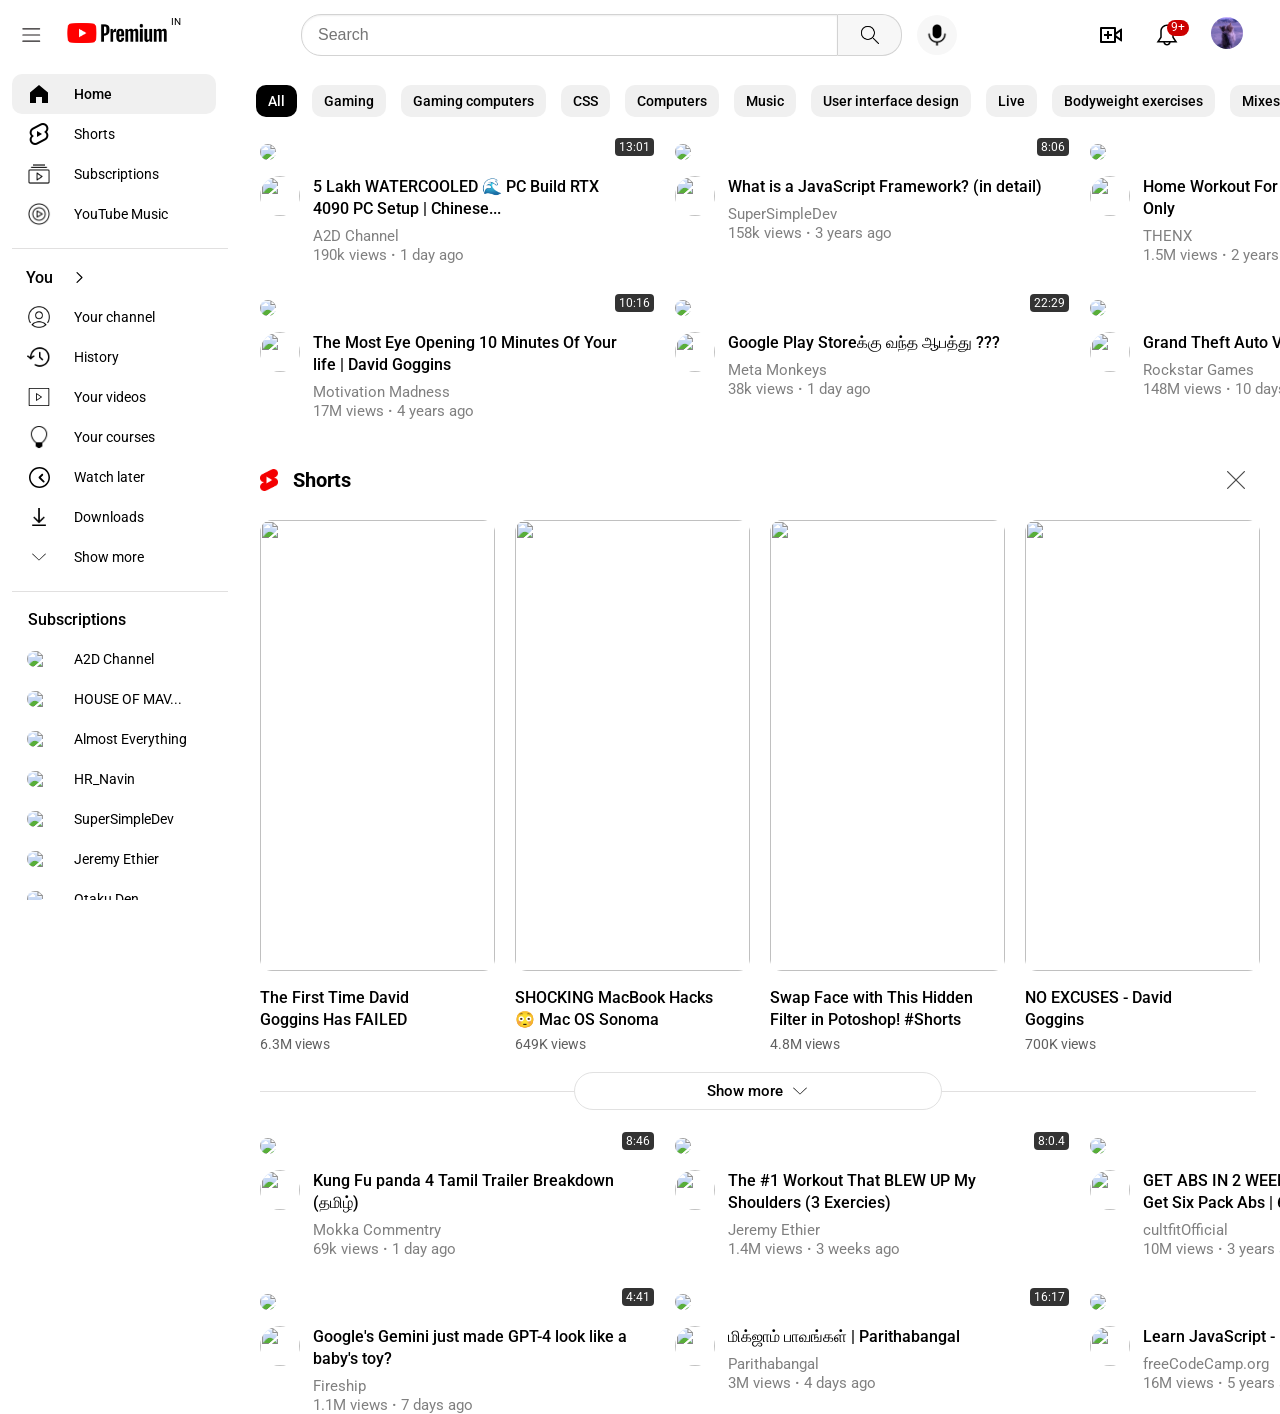
==== commit 81103fc2: "Add files via upload" ====
--- a/YouTube.html
+++ b/YouTube.html
@@ -16,18 +16,32 @@
 		<link rel="stylesheet" href="CSS/Header-2.css" />
 		<link rel="stylesheet" href="CSS/Sidebar.css" />
 		<link rel="stylesheet" href="CSS/Shorts.css" />
+		<link rel="stylesheet" href="CSS/Responsive.css" />
+		<link rel="stylesheet" href="CSS/Footer.css" />
 	</head>
 	<body>
 		<!-- Header-1 -->
 		<header class="header-1">
-			<div class="header-right">
-				<div class="menu-icon">
+			<div class="header-left">
+				<button class="menu-icon">
 					<img
 						style="margin: 0 auto; width: 30px"
 						class="menu-icon-img"
 						src="Icons/hamburger-menu-5.svg"
 					/>
-				</div>
+				</button>
+				<!-- <input
+					class="menu-toggle"
+					id="menu-toggle"
+					type="checkbox"
+					style="display: none"
+				/>
+				<label
+					for="menu-toggle"
+					class="menu-icon"
+					style="font-size: 24px; cursor: pointer"
+					>&#9776;</label
+				> -->
 				<div class="youtube-logo">
 					<img
 						style="width: 100px"
@@ -65,7 +79,7 @@
 				</div>
 			</div>
 
-			<div class="left-header">
+			<div class="header-right">
 				<div class="upload-icon">
 					<img class="upload-icon-img" src="Icons/video-add-line.svg" />
 					<div style="bottom: -40px" class="tooltip">Create</div>
@@ -88,14 +102,29 @@
 							border-radius: 20px;
 						"
 						class="user-profile-img"
-						src="Profile pics/Cat.jpg"
+						src="Profile-pics/Cat.jpg"
 					/>
+				</div>
+			</div>
+
+			<div class="header-right-mobile">
+				<div class="search-icon-mobile">
+					<img
+						class="search-icon-mobile-img"
+						src="Icons/icons8-search-48.png"
+					/>
+				</div>
+				<div class="user-profile-mobile">
+					<img class="user-profile-img" src="Profile-pics/Cat.jpg" />
 				</div>
 			</div>
 		</header>
 
 		<!-- Header-2 -->
 		<header class="header-2">
+			<section id="compass-div">
+				<img class="compass-img" src="Icons/compass.png" />
+			</section>
 			<div id="all">All</div>
 			<div>Gaming</div>
 			<div>Gaming computers</div>
@@ -677,15 +706,28 @@
 									Waterblock PC Custom Loop Setup
 								</div>
 							</div>
-							<div class="channel-name">
-								<p>A2D Channel</p>
-								<div class="tooltip">A2D Channel</div>
-							</div>
-							<p class="video-status">
-								190k views <strong>&#183;</strong> 1 day ago
-							</p>
-						</div>
-						<img class="three-dot" src="Icons/three-dot-icon-5.png" />
+							<div class="channel-name-video-status">
+								<div class="channel-name">
+									<p>A2D Channel</p>
+									<div class="tooltip">A2D Channel</div>
+								</div>
+								<div>
+									<p class="video-status">
+										190k views <strong>&#183;</strong> 1 day ago
+									</p>
+								</div>
+							</div>
+						</div>
+						<div>
+							<img class="three-dot" src="Icons/three-dot-icon-5.png" />
+							<div class="three-dot-tooltip">
+								<p>one</p>
+								<p>one</p>
+								<p>one</p>
+								<p>one</p>
+								<p>one</p>
+							</div>
+						</div>
 					</div>
 				</a>
 			</div>
@@ -715,13 +757,17 @@
 									What is a JavaScript Framework? (in detail)
 								</div>
 							</div>
-							<div class="channel-name">
-								<p>SuperSimpleDev</p>
-								<div class="tooltip" style="top: -15px">SuperSimpleDev</div>
-							</div>
-							<p class="video-status">
-								158k views <strong>&#183;</strong> 3 years ago
-							</p>
+							<div class="channel-name-video-status">
+								<div class="channel-name">
+									<p>SuperSimpleDev</p>
+									<div class="tooltip" style="top: -15px">SuperSimpleDev</div>
+								</div>
+								<div>
+									<p class="video-status">
+										158k views <strong>&#183;</strong> 3 years ago
+									</p>
+								</div>
+							</div>
 						</div>
 						<img class="three-dot" src="Icons/three-dot-icon-5.png" />
 					</div>
@@ -753,13 +799,17 @@
 									Home Workout For beginners | Dumbbells Only
 								</div>
 							</div>
-							<div class="channel-name">
-								<p>THENX</p>
-								<div class="tooltip">THENX</div>
-							</div>
-							<p class="video-status">
-								1.5M views <strong>&#183;</strong> 2 years ago
-							</p>
+							<div class="channel-name-video-status">
+								<div class="channel-name">
+									<p>THENX</p>
+									<div class="tooltip">THENX</div>
+								</div>
+								<div>
+									<p class="video-status">
+										1.5M views <strong>&#183;</strong> 2 years ago
+									</p>
+								</div>
+							</div>
 						</div>
 						<img class="three-dot" src="Icons/three-dot-icon-5.png" />
 					</div>
@@ -793,13 +843,17 @@
 									The Most Eye Opening 10 Minutes Of Your life | David Goggins
 								</div>
 							</div>
-							<div class="channel-name">
-								<p>Motivation Madness</p>
-								<div class="tooltip">Motivation Madness</div>
-							</div>
-							<p class="video-status">
-								17M views <strong>&#183;</strong> 4 years ago
-							</p>
+							<div class="channel-name-video-status">
+								<div class="channel-name">
+									<p>Motivation Madness</p>
+									<div class="tooltip">Motivation Madness</div>
+								</div>
+								<div>
+									<p class="video-status">
+										17M views <strong>&#183;</strong> 4 years ago
+									</p>
+								</div>
+							</div>
 						</div>
 						<img class="three-dot" src="Icons/three-dot-icon-5.png" />
 					</div>
@@ -829,13 +883,17 @@
 								<p>Google Play Storeக்கு வந்த ஆபத்து ???</p>
 								<div class="tooltip">Google Play Storeக்கு வந்த ஆபத்து ???</div>
 							</div>
-							<div class="channel-name">
-								<p>Meta Monkeys</p>
-								<div class="tooltip" style="top: -15px">Meta Monkeys</div>
-							</div>
-							<p class="video-status">
-								38k views <strong>&#183;</strong> 1 day ago
-							</p>
+							<div class="channel-name-video-status">
+								<div class="channel-name">
+									<p>Meta Monkeys</p>
+									<div class="tooltip" style="top: -15px">Meta Monkeys</div>
+								</div>
+								<div>
+									<p class="video-status">
+										38k views <strong>&#183;</strong> 1 day ago
+									</p>
+								</div>
+							</div>
 						</div>
 						<img class="three-dot" src="Icons/three-dot-icon-5.png" />
 					</div>
@@ -865,13 +923,17 @@
 								<p>Grand Theft Auto VI trailer 1</p>
 								<div class="tooltip">Grand Theft Auto VI trailer 1</div>
 							</div>
-							<div class="channel-name">
-								<p>Rockstar Games</p>
-								<div class="tooltip" style="top: -15px">Rockstar Games</div>
-							</div>
-							<p class="video-status">
-								148M views <strong>&#183;</strong> 10 days ago
-							</p>
+							<div class="channel-name-video-status">
+								<div class="channel-name">
+									<p>Rockstar Games</p>
+									<div class="tooltip" style="top: -15px">Rockstar Games</div>
+								</div>
+								<div>
+									<p class="video-status">
+										148M views <strong>&#183;</strong> 10 days ago
+									</p>
+								</div>
+							</div>
 						</div>
 						<img class="three-dot" src="Icons/three-dot-icon-5.png" />
 					</div>
@@ -883,11 +945,11 @@
 		<div class="shorts-grid">
 			<div class="shorts-top">
 				<div class="shorts-top-left">
-					<img style="width: 18px" src="Icons/Youtube_shorts_icon.svg.png" />
+					<img src="Icons/Youtube_shorts_icon.svg.png" />
 					<p>Shorts</p>
 				</div>
 				<div class="shorts-top-right">
-					<img style="width: 18px; opacity: 0.7" src="Icons/x-22.svg" />
+					<img src="Icons/x-22.svg" />
 					<div class="tooltip">Not Interested</div>
 				</div>
 			</div>
@@ -904,7 +966,10 @@
 							/>
 						</a>
 					</div>
-					<a href="https://youtube.com/shorts/DBUK71JPkrQ?si=6S3jSEYq8JLxEO0L">
+					<a
+						class="shorts-about"
+						href="https://youtube.com/shorts/DBUK71JPkrQ?si=6S3jSEYq8JLxEO0L"
+					>
 						<div class="shorts-preview-bottom-div">
 							<div class="shorts-title">
 								<p>The First Time David Goggins Has FAILED</p>
@@ -929,7 +994,10 @@
 							/>
 						</a>
 					</div>
-					<a href="https://youtube.com/shorts/oq8FaqHPFFE?si=ZFr2sn17gifX5wvP">
+					<a
+						class="shorts-about"
+						href="https://youtube.com/shorts/oq8FaqHPFFE?si=ZFr2sn17gifX5wvP"
+					>
 						<div class="shorts-preview-bottom-div">
 							<div class="shorts-title">
 								<p>SHOCKING MacBook Hacks 😳 Mac OS Sonoma</p>
@@ -954,7 +1022,10 @@
 							/>
 						</a>
 					</div>
-					<a href="https://youtube.com/shorts/ROYjOqUGo9A?si=QZ_UnXl02JNUGmNa">
+					<a
+						class="shorts-about"
+						href="https://youtube.com/shorts/ROYjOqUGo9A?si=QZ_UnXl02JNUGmNa"
+					>
 						<div class="shorts-preview-bottom-div">
 							<div class="shorts-title">
 								<p>Swap Face with This Hidden Filter in Potoshop! #Shorts</p>
@@ -979,7 +1050,10 @@
 							/>
 						</a>
 					</div>
-					<a href="https://youtube.com/shorts/CDYpmVrjHFw?si=Brnh41K9GBhl9vtU">
+					<a
+						class="shorts-about"
+						href="https://youtube.com/shorts/CDYpmVrjHFw?si=Brnh41K9GBhl9vtU"
+					>
 						<div class="shorts-preview-bottom-div">
 							<div class="shorts-title">
 								<p>NO EXCUSES - David Goggins</p>
@@ -992,7 +1066,7 @@
 				</div>
 
 				<!-- Shorts-5 -->
-				<div class="shorts-preview">
+				<div id="shorts-5" class="shorts-preview">
 					<div class="shorts-thumbnail">
 						<a
 							href="https://youtube.com/shorts/niBxdiapcIw?si=KjvS9AovuhH4JlGO"
@@ -1002,7 +1076,10 @@
 							/>
 						</a>
 					</div>
-					<a href="https://youtube.com/shorts/niBxdiapcIw?si=KjvS9AovuhH4JlGO">
+					<a
+						class="shorts-about"
+						href="https://youtube.com/shorts/niBxdiapcIw?si=KjvS9AovuhH4JlGO"
+					>
 						<div class="shorts-preview-bottom-div">
 							<div class="shorts-title">
 								<p>How fast does my Asus ROG Strix G15 #shorts #viral...</p>
@@ -1061,13 +1138,17 @@
 									Kung Fu panda 4 Tamil Trailer Breakdown (தமிழ்)
 								</div>
 							</div>
-							<div class="channel-name">
-								<p>Mokka Commentry</p>
-								<div class="tooltip">Mokka Commentry</div>
-							</div>
-							<p class="video-status">
-								69k views <strong>&#183;</strong> 1 day ago
-							</p>
+							<div class="channel-name-video-status">
+								<div class="channel-name">
+									<p>Mokka Commentry</p>
+									<div class="tooltip">Mokka Commentry</div>
+								</div>
+								<div>
+									<p class="video-status">
+										69k views <strong>&#183;</strong> 1 day ago
+									</p>
+								</div>
+							</div>
 						</div>
 						<img class="three-dot" src="Icons/three-dot-icon-5.png" />
 					</div>
@@ -1099,13 +1180,17 @@
 									The #1 Workout That BLEW UP My Shoulders (3 Exercies)
 								</div>
 							</div>
-							<div class="channel-name">
-								<p>Jeremy Ethier</p>
-								<div class="tooltip">Jeremy Ethier</div>
-							</div>
-							<p class="video-status">
-								1.4M views <strong>&#183;</strong> 3 weeks ago
-							</p>
+							<div class="channel-name-video-status">
+								<div class="channel-name">
+									<p>Jeremy Ethier</p>
+									<div class="tooltip">Jeremy Ethier</div>
+								</div>
+								<div>
+									<p class="video-status">
+										1.4M views <strong>&#183;</strong> 3 weeks ago
+									</p>
+								</div>
+							</div>
 						</div>
 						<img class="three-dot" src="Icons/three-dot-icon-5.png" />
 					</div>
@@ -1141,13 +1226,17 @@
 									Pack Abs Workout | Cult Fit | CureFit
 								</div>
 							</div>
-							<div class="channel-name">
-								<p>cultfitOfficial</p>
-								<div class="tooltip">cultfitOfficial</div>
-							</div>
-							<p class="video-status">
-								10M views <strong>&#183;</strong> 3 years ago
-							</p>
+							<div class="channel-name-video-status">
+								<div class="channel-name">
+									<p>cultfitOfficial</p>
+									<div class="tooltip">cultfitOfficial</div>
+								</div>
+								<div>
+									<p class="video-status">
+										10M views <strong>&#183;</strong> 3 years ago
+									</p>
+								</div>
+							</div>
 						</div>
 						<img class="three-dot" src="Icons/three-dot-icon-5.png" />
 					</div>
@@ -1179,13 +1268,17 @@
 									Google's Gemini just made GPT-4 look like a baby's toy?
 								</div>
 							</div>
-							<div class="channel-name">
-								<p>Fireship</p>
-								<div class="tooltip">Fireship</div>
-							</div>
-							<p class="video-status">
-								1.1M views <strong>&#183;</strong> 7 days ago
-							</p>
+							<div class="channel-name-video-status">
+								<div class="channel-name">
+									<p>Fireship</p>
+									<div class="tooltip">Fireship</div>
+								</div>
+								<div>
+									<p class="video-status">
+										1.1M views <strong>&#183;</strong> 7 days ago
+									</p>
+								</div>
+							</div>
 						</div>
 						<img class="three-dot" src="Icons/three-dot-icon-5.png" />
 					</div>
@@ -1215,13 +1308,17 @@
 								<p>மிக்ஜாம் பாவங்கள் | Parithabangal</p>
 								<div class="tooltip">மிக்ஜாம் பாவங்கள் | Parithabangal</div>
 							</div>
-							<div class="channel-name">
-								<p>Parithabangal</p>
-								<div class="tooltip" style="top: -15px">Parithabangal</div>
-							</div>
-							<p class="video-status">
-								3M views <strong>&#183;</strong> 4 days ago
-							</p>
+							<div class="channel-name-video-status">
+								<div class="channel-name">
+									<p>Parithabangal</p>
+									<div class="tooltip" style="top: -15px">Parithabangal</div>
+								</div>
+								<div>
+									<p class="video-status">
+										3M views <strong>&#183;</strong> 4 days ago
+									</p>
+								</div>
+							</div>
 						</div>
 						<img class="three-dot" src="Icons/three-dot-icon-5.png" />
 					</div>
@@ -1253,18 +1350,64 @@
 									Learn JavaScript - Full Course for Beginners
 								</div>
 							</div>
-							<div class="channel-name">
-								<p>freeCodeCamp.org</p>
-								<div class="tooltip" style="top: -15px">freeCodeCamp.org</div>
-							</div>
-							<p class="video-status">
-								16M views <strong>&#183;</strong> 5 years ago
-							</p>
+							<div class="channel-name-video-status">
+								<div class="channel-name">
+									<p>freeCodeCamp.org</p>
+									<div class="tooltip" style="top: -15px">freeCodeCamp.org</div>
+								</div>
+								<div>
+									<p class="video-status">
+										16M views <strong>&#183;</strong> 5 years ago
+									</p>
+								</div>
+							</div>
 						</div>
 						<img class="three-dot" src="Icons/three-dot-icon-5.png" />
 					</div>
 				</a>
 			</div>
 		</div>
+
+		<footer class="footer">
+			<div class="footer-icon">
+				<div class="footer-icon-img-div">
+					<img style="width: 22px" class="icon-img" src="Icons/s-home.svg" />
+				</div>
+				<p class="footer-icon-text">Home</p>
+			</div>
+
+			<div class="footer-icon">
+				<div class="footer-icon-img-div">
+					<img
+						style="width: 22px"
+						class="icon-img"
+						src="Icons/icons8-youtube-shorts-24.png"
+					/>
+				</div>
+				<p class="footer-icon-text">Shorts</p>
+			</div>
+
+			<div class="footer-icon">
+				<div class="footer-icon-img-div">
+					<img
+						style="width: 22px"
+						class="footer-icon-img"
+						src="Icons//menu_youtube_subscription_icon_197393.png"
+					/>
+				</div>
+				<p class="footer-icon-text">Subscriptions</p>
+			</div>
+
+			<div class="footer-icon">
+				<div class="footer-icon-img-div">
+					<img
+						style="width: 20px"
+						class="icon-img"
+						src="Icons/free-video-library-1781676-1518357.png"
+					/>
+				</div>
+				<p class="footer-icon-text">Library</p>
+			</div>
+		</footer>
 	</body>
-</html>+</html>
--- a/CSS/Video.css
+++ b/CSS/Video.css
@@ -6,7 +6,7 @@
 }
 
 .video-preview {
-	width: 400px;
+	width: 400px; 
 	/* width: 340px; */
 	display: flex;
 	flex-direction: column;
@@ -25,7 +25,7 @@
 	cursor: pointer;
 	transition: border-radius 0.3s;
 }
-.video-preview:hover .thumbnail{
+.video-preview:hover .thumbnail {
 	border-radius: 0;
 }
 
@@ -87,6 +87,19 @@
 	opacity: 1;
 }
 
+.video-preview-bottom-div .three-dot-tooltip {
+	display: flex;
+	flex-direction: column;
+	row-gap: 10px;
+	align-items: center;
+	position: absolute;
+	background-color: rgba(60, 60, 60, 0.8);
+	color: white;
+	width: 100px;
+	right: 0;
+	opacity: 0;
+}
+
 /* Title and Channel Profile Tooltip */
 .channel-profile .tooltip,
 .video-title .tooltip {
@@ -136,4 +149,81 @@
 }
 .video-preview:active .thumbnail {
 	border-radius: 0;
-} */+} */
+
+
+@media (max-width: 480px) {
+	.video-grid {
+		max-width: 288px;
+		grid-template-columns: 1fr;
+		row-gap: 15px;
+	}
+
+	.video-preview {
+		max-width: 288px;
+		row-gap: 1px;
+	}
+
+	.video-preview-bottom-div{
+		column-gap: 8px;
+	}
+
+	.thumbnail {
+		max-width: 288px;
+		height: 162px;
+		border-radius: 0px;
+	}
+
+	.thumbnail-img-div {
+		max-width: 288px;
+	}
+
+	.channel-name-video-status {
+		display: flex;
+		align-items: center;
+		column-gap: 5px;
+		height: 8px;
+	}
+	/* .channel-profile {
+		display: flex;
+		align-items: center;
+		justify-content: center;
+	} */
+	.channel-profile img {
+		width: 30px;
+		height: 30px;
+		margin-left: 2px;
+	}
+
+	.video-title p {
+		font-size: 11px;
+		margin-bottom: 0px;
+		line-height: 14px;
+		max-width: 210px;
+		font-weight: 500;
+	}
+
+	.channel-name p,
+	.video-status {
+		font-size: 9px;
+	}
+
+	.video-preview-bottom-div .three-dot {
+		position: absolute;
+		top: 0;
+		right: 10px;
+		width: 14px;
+		opacity: 1;
+	}
+
+	.thumbnail-img-div div {
+		background-color: rgba(0, 0, 0, 0.8);
+		color: white;
+		font-size: 8px;
+		padding: 2px 4px;
+		border-radius: 4px;
+		position: absolute;
+		bottom: 8px;
+		right: 6px;
+	}
+}
--- a/CSS/Common.css
+++ b/CSS/Common.css
@@ -4,7 +4,7 @@
 	/* padding: 144px 24px 3000px 260px; */
 	/* margin: 0; */
 	/* margin: 144px 24px 3000px 96px; */
-	margin: 144px 24px 3000px 260px;
+	margin: 144px 24px 000px 260px;
 	overflow-y: auto;
 	overflow-x: auto;
 }
@@ -29,4 +29,10 @@
 
 a {
 	text-decoration: none;
+}
+
+@media (max-width: 480px) {
+	body {
+		margin: 74px 0px 60px 0px;
+	}
 }
--- a/CSS/Header-1.css
+++ b/CSS/Header-1.css
@@ -2,6 +2,9 @@
 	display: flex;
 	justify-content: space-between;
 	align-items: center;
+	/* display: grid;
+	grid-template-columns: 1fr 1fr 1fr;
+	column-gap: 255px; */
 	background-color: white;
 	position: fixed;
 	top: 0;
@@ -15,7 +18,7 @@
 	cursor: pointer;
 }
 
-.header-right {
+.header-left {
 	display: flex;
 	align-items: center;
 	justify-content: center;
@@ -31,11 +34,24 @@
 	align-items: center;
 	justify-content: center;
 	border-radius: 20px;
+	border-style: none;
+	background-color: white;
 }
 .menu-icon:hover,
 .upload-icon:hover,
 .notification-icon:hover {
 	background-color: #e0e0e0;
+}
+
+.notification-icon-mobile {
+	width: 40px;
+	height: 30px;
+	display: flex;
+	align-items: center;
+	justify-content: center;
+	border-radius: 20px;
+	border-style: none;
+	background-color: white;
 }
 
 .header-middle {
@@ -55,27 +71,27 @@
 	box-shadow: inset 0 1px 2px #eee;
 }
 input:focus {
-  width: 480px;
-  padding-left: 50px;
+	width: 480px;
+	padding-left: 50px;
 	height: 36px;
 	margin-right: 1px;
 	outline: rgb(55, 90, 246) solid 1px;
 }
 
 .search-box {
-  display: flex;
-  align-items: center;
-  position: relative;
+	display: flex;
+	align-items: center;
+	position: relative;
 }
 
 .search-icon-img-focus {
-  position: absolute;
-  left: 15px;
-  opacity: 0;
+	position: absolute;
+	left: 15px;
+	opacity: 0;
 }
 
 input:focus + .search-icon-img-focus {
-  opacity: 1;
+	opacity: 1;
 }
 
 .search-icon {
@@ -114,10 +130,13 @@
 	background-color: #eaeaea;
 }
 
-.left-header {
+.header-right {
 	display: flex;
 	align-items: center;
 	column-gap: 16px;
+}
+.header-right-mobile {
+	display: none;
 }
 
 .upload-icon-img {
@@ -139,6 +158,11 @@
 	right: -2px;
 }
 
+.user-profile-mobile img{
+	width: 22px;
+	border-radius: 20px;
+}
+
 /* Tooltip */
 
 .search-icon .tooltip,
@@ -166,12 +190,50 @@
 }
 
 .youtube-logo {
-  position: relative;
+	position: relative;
 }
 
 .youtube-logo div {
-  font-size: 10px;
-  position: absolute;
-  top: -7px;
-  right: -14px;
-}+	font-size: 10px;
+	position: absolute;
+	top: -7px;
+	right: -14px;
+}
+
+@media (max-width: 480px) {
+	.header-1 {
+		max-width: 282px;
+		height: 30px;
+		padding: 0 2px;
+		padding-top: 5px;
+		box-shadow: 0 1px 1px rgba(0, 0, 0, 0.5);
+	}
+
+	.youtube-logo-img {
+		max-width: 80px;
+	}
+	.youtube-logo div {
+		display: none;
+	}
+
+	.menu-icon {
+		display: none;
+	}
+
+	.header-middle {
+		display: none;
+	}
+
+	.header-right {
+		display: none;
+	}
+	.header-right-mobile {
+		display: flex;
+		align-items: center;
+		column-gap: 16px;
+	}
+
+	.search-icon-mobile-img {
+		width: 20px;
+	}
+}
--- a/CSS/Header-2.css
+++ b/CSS/Header-2.css
@@ -11,11 +11,12 @@
 	padding: 0 36px;
   z-index: 1;
   overflow-x: auto;
-  overflow-y: hidden;
+	overflow-y: hidden;
 }
 
 .header-2::-webkit-scrollbar {
   width: 0;
+	height: 0;
 }
 
 .header-2 div {
@@ -43,8 +44,23 @@
   color: white;
   background-color: black;
 }
-.header-2 .all:hover {
+.header-2 #all:hover {
   background-color: black;
+}
+
+.header-2 #compass-div {
+	display: none;
+	align-items: center;
+	justify-content: center;
+  height: 26px;
+	width: 32px;
+  margin-top: 10px;
+  margin-bottom: 5px;
+	margin-right: 10px;
+	background-color: rgb(227, 227, 227);
+}
+.compass-img {
+	width: 38px;
 }
 
 /* Tooltip */
@@ -62,4 +78,34 @@
 	transition: opacity 0.3s;
 	pointer-events: none;
 	text-wrap: nowrap;
+}
+
+@media (max-width: 480px){
+	.header-2 {
+		top: 35px;
+		left: 0;
+		height: 30px;
+		padding: 2px 2px 4px;
+		column-gap: 6px;
+		max-width: 282px;
+	}
+
+	.header-2 div {
+		display: flex;
+		align-items: center;
+		height: 26px;
+		padding: 0 10px;
+		border-radius: 7px;
+		background-color: rgb(240, 240, 240);
+		font-size: 10px;
+		text-wrap: nowrap;
+	}
+
+	.header-2 #all {
+		background-color: rgb(75, 75, 75);
+	}
+
+	.header-2 #compass-div {
+		display: flex;
+	}
 }
--- a/CSS/Sidebar.css
+++ b/CSS/Sidebar.css
@@ -6,7 +6,7 @@
 	top: 56px;
 	left: 0;
 	bottom: 0;
-	/* width: 64px; */
+	/* width: 50px; */
 	width: 216px;
 	padding: 0 12px;
 	z-index: 3;
@@ -132,4 +132,10 @@
 .icon:hover .tooltip {
 	opacity: 1;
 	transition-delay: 0.6s;
+}
+
+@media (max-width: 480px) {
+	nav {
+		display: none;
+	}
 }
--- a/CSS/Shorts.css
+++ b/CSS/Shorts.css
@@ -1,53 +1,61 @@
 .shorts-grid {
-  margin-top: 40px;
-  display: flex;
-  flex-direction: column;
-  row-gap: 20px;
+	margin-top: 40px;
+	display: flex;
+	flex-direction: column;
+	row-gap: 20px;
 }
 
 .shorts-top {
-  display: flex;
-  justify-content: space-between;
-  align-items: center;
+	display: flex;
+	justify-content: space-between;
+	align-items: center;
 }
 
 .shorts-top-left {
-  display: flex;
-  column-gap: 15px;
-  align-items: center;
+	display: flex;
+	column-gap: 15px;
+	align-items: center;
+}
+.shorts-top-left img {
+	width: 18px;
 }
 
 .shorts-top-left p {
-  font-size: 20px;
-  font-weight: bold;
+	font-size: 20px;
+	font-weight: bold;
 }
 
 .shorts-top-right {
-  display: flex;
-  align-items: center;
-  justify-content: center;
-  width: 40px;
-  height: 40px;
-  border-radius: 20px;
-  cursor: pointer;
-  transition: background-color 0.15s;
-  position: relative;
+	display: flex;
+	align-items: center;
+	justify-content: center;
+	width: 40px;
+	height: 40px;
+	border-radius: 20px;
+	cursor: pointer;
+	transition: background-color 0.15s;
+	position: relative;
 }
 
 .shorts-top-right:hover {
-  background-color: #eaeaea;
+	background-color: #eaeaea;
+}
+
+.shorts-top-right img {
+	width: 18px;
+	opacity: 0.7;
 }
 
 .shorts-top-right .tooltip {
-  display: flex;
-  align-items: center;
-  position: absolute;
-  text-wrap: nowrap;
-  left: -120px;
-  padding: 10px;
+	display: flex;
+	align-items: center;
+	position: absolute;
+	text-wrap: nowrap;
+	left: -120px;
+	padding: 10px;
 	font-size: 12px;
 	background-color: rgba(0, 0, 0, 0.6);
-  color: white;
+	color: white;
 	border-radius: 4px;
 	opacity: 0;
 	pointer-events: none;
@@ -55,92 +63,93 @@
 }
 
 .shorts-top-right:hover .tooltip {
-  opacity: 1;
+	opacity: 1;
 }
 
 .shorts-middle {
-  display: flex;
-  column-gap: 20px;
+	display: flex;
+	column-gap: 20px;
 }
 
 .shorts-thumbnail img {
-  width: 235px;
-  height: 451px;
-  border-radius: 12px;
+	width: 235px;
+	height: 451px;
+	border-radius: 12px;
 }
 
 .shorts-preview {
-  display: flex;
-  flex-direction: column;
-  row-gap: 12px;
+	display: flex;
+	flex-direction: column;
+	row-gap: 12px;
+	position: relative;
 }
 
 .shorts-title {
-  position: relative;
-}
-
-.shorts-title p{
-  color: black;
-  font-weight: 500;
-  width: 205px;
-  line-height: 22px;
+	position: relative;
+}
+
+.shorts-title p {
+	color: black;
+	font-weight: 500;
+	width: 205px;
+	line-height: 22px;
 }
 
 .shorts-title .three-dot {
-  position: absolute;
-  top: 0;
-  right: 0;
-  width: 20px;
-  opacity: 0;
+	position: absolute;
+	top: 0;
+	right: 0;
+	width: 20px;
+	opacity: 0;
 }
 .shorts-preview-bottom-div:hover .three-dot {
-  opacity: 1;
+	opacity: 1;
 }
 .shorts-status {
-  font-size: 14px;
-  color: #606060;
+	font-size: 14px;
+	color: #606060;
 }
 
 .shorts-preview-bottom-div {
-  display: flex;
-  flex-direction: column;
-  row-gap: 5px;
-  cursor: pointer;
-  position: relative;
+	display: flex;
+	flex-direction: column;
+	row-gap: 5px;
+	cursor: pointer;
+	position: relative;
 }
 
 .shorts-bottom {
-  align-items: center;
-  display: grid;
-  grid-template-columns: 1fr 0fr 1fr;
-}
-
-.shorts-bottom-middle{
-  padding: 9px 132px;
-  border: 1px solid rgb(225, 225, 225);
-  display: flex;
-  justify-content: center;
-  column-gap: 8px;
-  border-radius: 65px;
-  cursor: pointer;
-  transition: background-color 0.15s;
+	align-items: center;
+	display: grid;
+	grid-template-columns: 1fr 0fr 1fr;
+}
+
+.shorts-bottom-middle {
+	padding: 9px 132px;
+	border: 1px solid rgb(225, 225, 225);
+	display: flex;
+	justify-content: center;
+	column-gap: 8px;
+	border-radius: 65px;
+	cursor: pointer;
+	transition: background-color 0.15s;
 }
 
 .shorts-bottom-middle:hover {
-  background-color: rgb(225, 225, 225);
+	background-color: rgb(225, 225, 225);
 }
 .shorts-bottom-middle:active {
-  background-color: rgb(200, 200, 200);
+	background-color: rgb(200, 200, 200);
 }
 
 .shorts-bottom-middle p {
-  font-size: 15px;
-  font-weight: 500;
-  display: inline-block;
-  text-wrap: nowrap;
+	font-size: 15px;
+	font-weight: 500;
+	display: inline-block;
+	text-wrap: nowrap;
 }
 .shorts-bottom-middle img {
-  width: 18px;
+	width: 18px;
 }
 
 /* Active effect on whole video preview */
@@ -168,4 +177,81 @@
 .shorts-title p:hover + .tooltip {
 	opacity: 1;
 	transition-delay: 0.6s;
-}+}
+
+@media (max-width: 480px) {
+	.shorts-grid {
+		margin-top: 10px;
+		margin-left: 5px;
+		width: 288px;
+		row-gap: 0px;
+	}
+
+	.shorts-top-left {
+		column-gap: 8px;
+	}
+
+	.shorts-top-left img {
+		width: 14px;
+	}
+
+	.shorts-top-left p {
+		font-size: 16px;
+		font-weight: bold;
+	}
+
+  .shorts-top-right img {
+    width: 14px;
+    opacity: 0.9;
+  }
+
+	.shorts-middle {
+		max-width: 400px;
+		column-gap: 10px;
+    overflow-x: auto;
+		overflow-y: hidden;
+	}
+
+  .shorts-middle::-webkit-scrollbar {
+    width: 0;
+    height: 0;
+  }
+
+	.shorts-preview {
+		width: 120px;
+		height: 190px;
+		position: relative;
+	}
+
+	.shorts-thumbnail img {
+		width: 120px;
+		height: 190px;
+		object-fit: cover;
+		object-position: top;
+	}
+
+	.shorts-about {
+		position: absolute;
+		bottom: 0px;
+    left: 0px;
+    right: 0px;
+    padding: 0 5px 7px 5px;
+    background-color: rgba(0, 0, 0, 0.1);
+	}
+	.shorts-about P {
+		color: white;
+		font-size: 11px;
+    font-size: 500;
+    width: 120px;
+    line-height: 12px;
+	}
+
+  .shorts-preview-bottom-div>p {
+    font-size: 9px;
+    font-weight: normal;
+  }
+
+	.shorts-bottom {
+		display: none;
+	}
+}
--- a/CSS/Responsive.css
+++ b/CSS/Responsive.css
@@ -0,0 +1,3 @@
+#menu-toggle:checked + .menu-icon + .sidebar {
+	width: 30px;
+}
--- a/CSS/Footer.css
+++ b/CSS/Footer.css
@@ -0,0 +1,28 @@
+.footer {
+  position: fixed;
+  bottom: 0;
+  left: 0;
+  right: 0;
+  height: 50px;
+  background-color: white;
+  display: none;
+  justify-content: space-between;
+  max-width: 288px;
+}
+
+.footer-icon {
+  display: flex;
+  flex-direction: column;
+  align-items: center;
+  justify-content: center;
+}
+
+.footer-icon p {
+  font-size: 11px;
+}
+
+@media (max-width:480px) {
+  .footer {
+    display: flex;
+  }
+}
